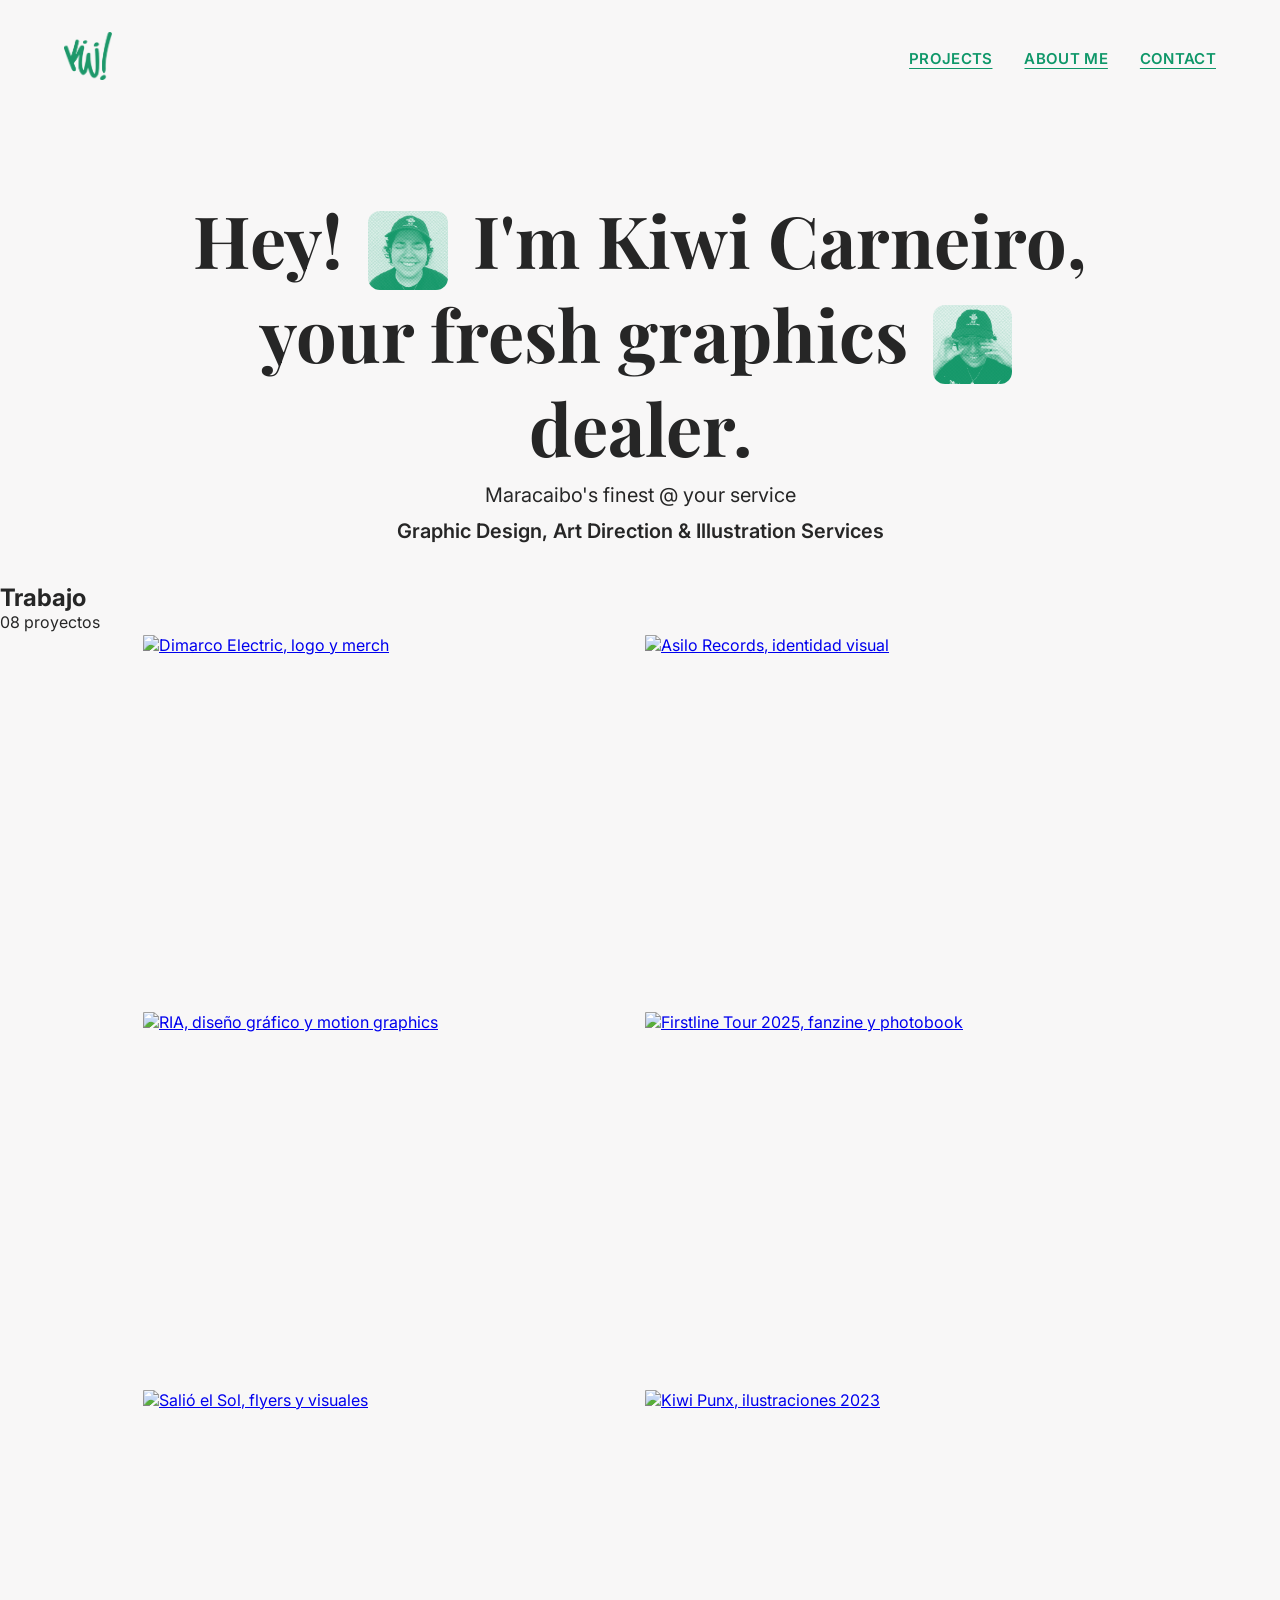
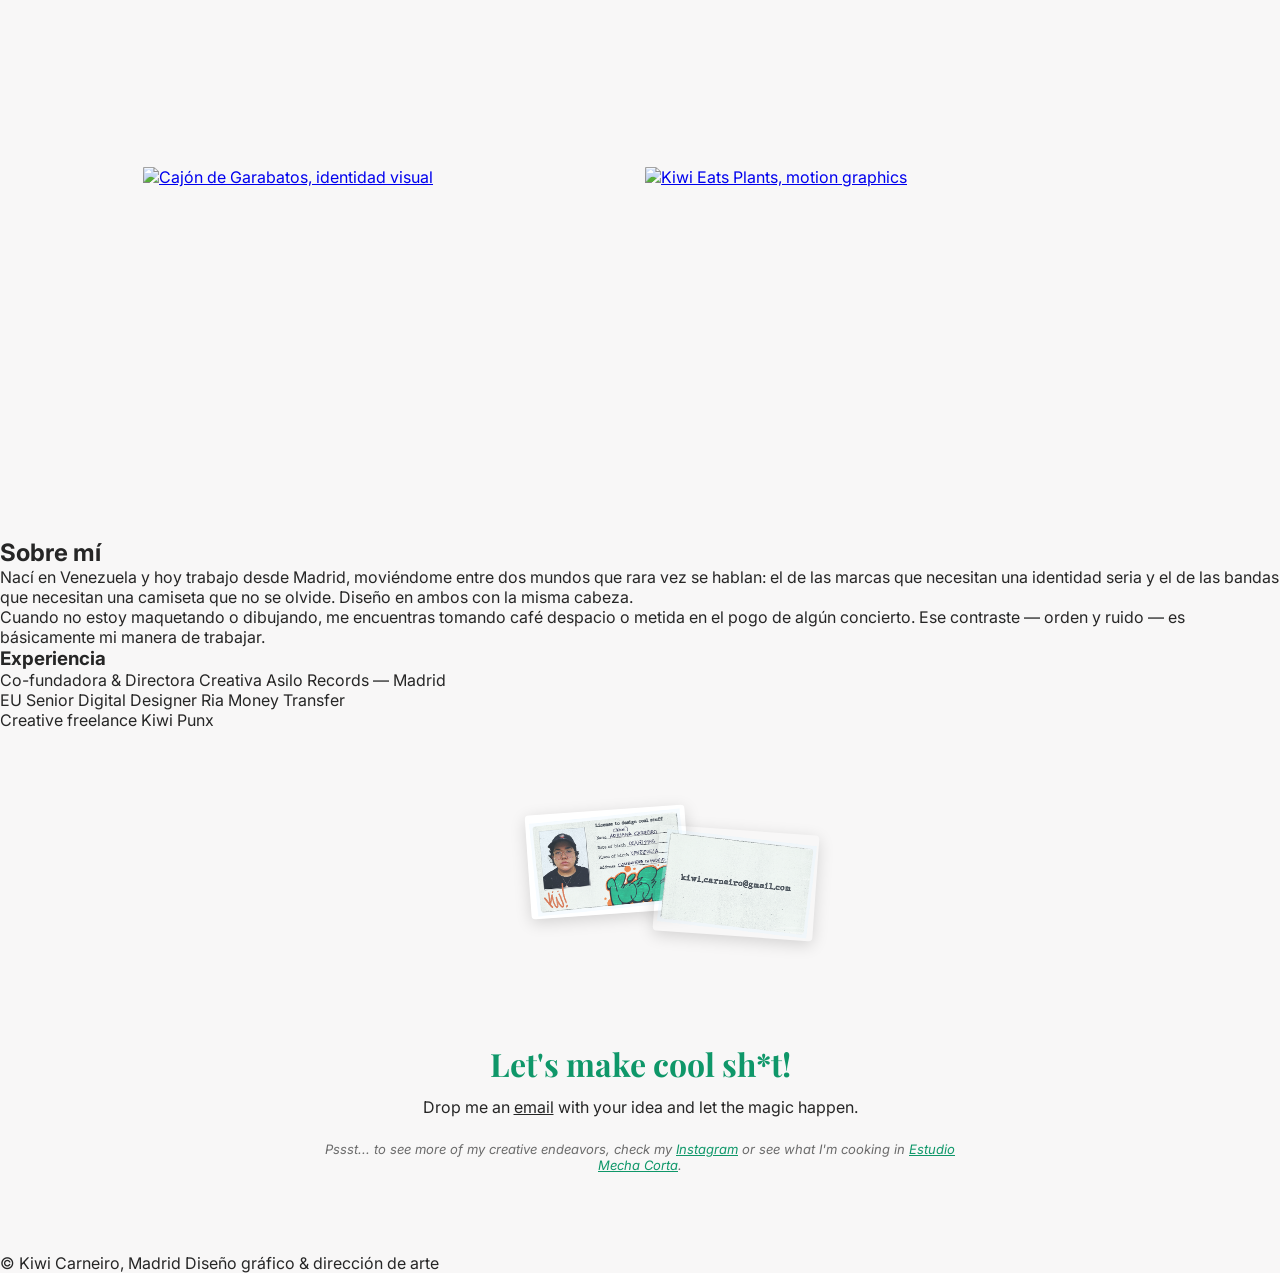
==== index.html @ 98cb256a "added google fonts" ====
<!DOCTYPE html>
<html lang="es">
<head>
<meta charset="UTF-8">
<meta name="viewport" content="width=device-width, initial-scale=1.0">
<title>Kiwi Carneiro — Diseño gráfico &amp; dirección de arte</title>
<link rel="preconnect" href="https://fonts.googleapis.com">
<link rel="preconnect" href="https://fonts.gstatic.com" crossorigin>
<link href="https://fonts.googleapis.com/css2?family=Playfair+Display:ital,wght@0,400..900;1,400..900&display=swap" rel="stylesheet">
<link rel="stylesheet" href="styles.css">
<link rel="preconnect" href="https://fonts.googleapis.com">
<link rel="preconnect" href="https://fonts.gstatic.com" crossorigin>
<link href="https://fonts.googleapis.com/css2?family=Inter:ital,opsz,wght@0,14..32,100..900;1,14..32,100..900&family=Playfair+Display:ital,wght@0,400..900;1,400..900&display=swap" rel="stylesheet">
</head>
<body>

<header class="site-header">
  <a href="#top" class="logo">
    <img src="\assets\LOGO.png" alt="">
  </a>
  <nav class="main-nav">
     <a href="#trabajo">Projects</a>
    <a href="#sobre-mi">About me</a>
    <a href="#contacto">Contact</a>
  </nav>
</header>

<main id="top">

  <section class="hero">
    <h1 class="hero-sentence">
      Hey!
      <img src="assets\kw-home-1.jpg" alt="" class="inline-img">
      I'm Kiwi Carneiro, your fresh graphics
      <img src="assets\kw-home-2.jpg" alt="Kiwi Carneiro" class="inline-img">
      dealer.
    </h1>
    <p class="hero-tagline">Maracaibo's finest @ your service</p>
    <p class="hero-subtitle">Graphic Design, Art Direction &amp; Illustration Services</p>
  </section>

  <!-- WORK -->
  <section class="work" id="trabajo">
    <div class="section-head">
      <h2>Trabajo</h2>
      <span class="section-count">08 proyectos</span>
    </div>

    <div class="work-grid">

      <a class="work-item" href="https://www.behance.net/gallery/255896917/DIMARCO-ELECTRIC-LOGO-MERCH" target="_blank" rel="noopener">
        <img src="https://mir-s3-cdn-cf.behance.net/projects/404/034b61255896917.Y3JvcCwxMTExLDg2OSw0MDQsMTA0.jpg" alt="Dimarco Electric, logo y merch">
        <h3>Dimarco Electric</h3>
        <p>Logo &amp; merch</p>
      </a>

      <a class="work-item" href="https://www.behance.net/gallery/234596203/ASILO-RECORDS-LOGO-VISUAL-IDENTITY" target="_blank" rel="noopener">
        <img src="https://mir-s3-cdn-cf.behance.net/projects/404/9409f0234596203.Y3JvcCw4ODgsNjk0LDE4MiwxMjM.jpg" alt="Asilo Records, identidad visual">
        <h3>Asilo Records</h3>
        <p>Logo &amp; identidad visual</p>
      </a>

      <a class="work-item" href="https://www.behance.net/gallery/176223347/RIA-GRAPHIC-DESIGN-MOTION-GRAPHICS" target="_blank" rel="noopener">
        <img src="https://mir-s3-cdn-cf.behance.net/projects/404/783173176223347.Y3JvcCw5NzEsNzU5LDI2LDk4.jpg" alt="RIA, diseño gráfico y motion graphics">
        <h3>RIA</h3>
        <p>Diseño gráfico &amp; motion graphics</p>
      </a>

      <a class="work-item" href="https://www.behance.net/gallery/250626167/FIRSTLINE-TOUR-2025-FANZINEPHOTOBOOK" target="_blank" rel="noopener">
        <img src="https://mir-s3-cdn-cf.behance.net/projects/404/6ae5a7250626167.Y3JvcCwyMTI3LDE2NjQsNDYzLDE2Mw.png" alt="Firstline Tour 2025, fanzine y photobook">
        <h3>Firstline Tour 2025</h3>
        <p>Fanzine / photobook</p>
      </a>

      <a class="work-item" href="https://www.behance.net/gallery/255853123/SALIO-EL-SOL-FLYERS-VISUALS" target="_blank" rel="noopener">
        <img src="https://mir-s3-cdn-cf.behance.net/projects/404/393874255853123.Y3JvcCwxMzgwLDEwODAsMjM5LDA.jpg" alt="Salió el Sol, flyers y visuales">
        <h3>Salió el Sol</h3>
        <p>Flyers &amp; visuales</p>
      </a>

      <a class="work-item" href="https://www.behance.net/gallery/176221629/KIWI-PUNX-ILLUSTRATIONS-2023" target="_blank" rel="noopener">
        <img src="https://mir-s3-cdn-cf.behance.net/projects/404/f70861176221629.Y3JvcCwyOTQ5LDIzMDcsNTI1LDQwOA.jpg" alt="Kiwi Punx, ilustraciones 2023">
        <h3>Kiwi Punx</h3>
        <p>Ilustraciones 2023</p>
      </a>

      <a class="work-item" href="https://www.behance.net/gallery/255979961/CAJON-DE-GARABATOS-LOGO-VISUAL-IDENTITY" target="_blank" rel="noopener">
        <img src="https://mir-s3-cdn-cf.behance.net/projects/404/209cb4255979961.Y3JvcCwxMjU5LDk4NCwzMzAsNDY.jpg" alt="Cajón de Garabatos, identidad visual">
        <h3>Cajón de Garabatos</h3>
        <p>Logo &amp; identidad visual</p>
      </a>

      <a class="work-item" href="https://www.behance.net/gallery/115249905/KIWI-EATS-PLANTS-MOTION-GRAPHICS" target="_blank" rel="noopener">
        <img src="https://mir-s3-cdn-cf.behance.net/projects/404/a60473115249905.Y3JvcCw3NDgsNTg1LDMxLDMx.jpg" alt="Kiwi Eats Plants, motion graphics">
        <h3>Kiwi Eats Plants</h3>
        <p>Motion graphics</p>
      </a>

    </div>
  </section>

  <!-- ABOUT -->
  <section class="about" id="sobre-mi">
    <div class="about-text">
      <h2>Sobre mí</h2>
      <p>
        Nací en Venezuela y hoy trabajo desde Madrid, moviéndome entre dos mundos
        que rara vez se hablan: el de las marcas que necesitan una identidad seria
        y el de las bandas que necesitan una camiseta que no se olvide. Diseño en
        ambos con la misma cabeza.
      </p>
      <p>
        Cuando no estoy maquetando o dibujando, me encuentras tomando café despacio
        o metida en el pogo de algún concierto. Ese contraste — orden y ruido — es
        básicamente mi manera de trabajar.
      </p>
    </div>

    <div class="about-exp">
      <h3>Experiencia</h3>
      <ul>
        <li>
          <span class="exp-role">Co-fundadora &amp; Directora Creativa</span>
          <span class="exp-place">Asilo Records — Madrid</span>
        </li>
        <li>
          <span class="exp-role">EU Senior Digital Designer</span>
          <span class="exp-place">Ria Money Transfer</span>
        </li>
        <li>
          <span class="exp-role">Creative freelance</span>
          <span class="exp-place">Kiwi Punx</span>
        </li>
      </ul>
    </div>
  </section>

  <!-- CONTACT -->
<section class="contact" id="contacto">
  <div class="contact-photos">
    <img src="\assets\KW-ID 2.jpg" alt="Kiwi Carneiro" class="contact-photo">
    <img src="\assets\KW-ID-BACK 1.png" alt="License to design cool sh*t" class="contact-note">
  </div>

  <h2 class="contact-heading">Let's make cool sh*t!</h2>
  <p class="contact-text">Drop me an <a href="mailto:kiwi.carneiro@gmail.com">email</a> with your idea and let the magic happen.</p>

  <p class="contact-footer">
    Pssst... to see more of my creative endeavors, check my
    <a href="https://www.instagram.com/kiwipunx/" target="_blank" rel="noopener">Instagram</a>
    or see what I'm cooking in
    <a href="#" target="_blank" rel="noopener">Estudio Mecha Corta</a>.
  </p>
</section>

</main>

<footer class="site-footer">
  <span>© Kiwi Carneiro, Madrid</span>
  <span>Diseño gráfico &amp; dirección de arte</span>
</footer>

</body>
</html>
---- styles.css ----
:root {
  --green: #0f9769;
  --green-dark: #074a33;
  --orange: #eb753a;
  --off-white: #f8f7f7;
  --black: #262626;
}

* { box-sizing: border-box; margin: 0; padding: 0; }

body {
  font-family: 'Inter', sans-serif;
  background: var(--off-white);
  color: var(--black);
}

/* HEADER */
.site-header {
  display: flex;
  justify-content: space-between;
  align-items: center;
  padding: 32px 64px;
}

.logo img { height: 48px; }

.main-nav {
  display: flex;
  gap: 32px;
}

.main-nav a {
  font-family: 'Inter', sans-serif;
  font-weight: 600;
  font-size: 15px;
  letter-spacing: 0.02em;
  text-transform: uppercase;
  text-decoration: underline;
  text-underline-offset: 4px;
  color: var(--green);
}

.main-nav a:hover { color: var(--green-dark); }

/* HERO */
.hero {
  max-width: 1000px;
  margin: 80px auto 40px;
  padding: 0 24px;
  text-align: center;
}

.hero-sentence {
  font-family: 'Playfair Display', serif;
  font-weight: 700;
  font-size: clamp(40px, 6vw, 72px);
  line-height: 1.2;
  color: var(--black);
}

.inline-img {
  height: 1.1em;
  width: auto;
  border-radius: 12px;
  object-fit: cover;
  vertical-align: middle;
  margin: 0 8px;
}

.hero-tagline,
.hero-subtitle {
  font-family: 'Inter', sans-serif;
  font-size: 20px;
  color: var(--black);
  margin-top: 12px;
}

.hero-subtitle { font-weight: 600; }

/* WORK GRID */
.work-grid {
  display: grid;
  grid-template-columns: 1fr 1fr;
  gap: 4px;
  max-width: 1000px;
  margin: 0 auto;
}

.work-item {
  position: relative;
  display: block;
  aspect-ratio: 4 / 3;
  overflow: hidden;
  border: 3px solid transparent;
  border-radius: 4px;
}

.work-item img {
  width: 100%;
  height: 100%;
  object-fit: cover;
  display: block;
}

.work-item:hover,
.work-item:focus-visible {
  border-color: var(--orange);
}

.work-caption {
  position: absolute;
  left: 0;
  bottom: 0;
  padding: 16px 20px;
  color: #fff;
}

.work-caption h3 {
  font-family: 'Playfair Display', serif;
  font-weight: 600;
  font-size: 22px;
}

.work-caption p {
  font-family: 'Inter', sans-serif;
  font-size: 13px;
  opacity: 0.85;
}

/* PROJECT DETAIL */
.project-detail {
  max-width: 1000px;
  margin: 64px auto;
  padding: 0 24px;
}

.project-title {
  font-family: 'Playfair Display', serif;
  font-weight: 700;
  font-size: 32px;
  color: var(--green);
  margin-bottom: 4px;
}

.project-subheader {
  font-family: 'Inter', sans-serif;
  font-weight: 600;
  font-size: 15px;
  margin-bottom: 32px;
}

.project-body {
  display: grid;
  grid-template-columns: 1fr 1fr;
  gap: 32px;
}

.project-text p {
  font-family: 'Inter', sans-serif;
  font-size: 14px;
  line-height: 1.6;
  margin-bottom: 16px;
}

.project-images {
  display: flex;
  flex-direction: column;
  gap: 16px;
}

.project-images img {
  width: 100%;
  border-radius: 4px;
  object-fit: cover;
}

/* CONTACT */
.contact {
  max-width: 700px;
  margin: 80px auto;
  padding: 0 24px;
  text-align: center;
}

.contact-photos {
  position: relative;
  height: 200px;
  margin-bottom: 32px;
}

.contact-photo {
  position: absolute;
  left: 50%;
  top: 0;
  transform: translateX(-70%) rotate(-4deg);
  width: 160px;
  border-radius: 4px;
  box-shadow: 0 4px 16px rgba(0,0,0,0.15);
}

.contact-note {
  position: absolute;
  left: 50%;
  top: 20px;
  transform: translateX(10%) rotate(4deg);
  width: 160px;
  border-radius: 4px;
  box-shadow: 0 4px 16px rgba(0,0,0,0.15);
}

.contact-heading {
  font-family: 'Playfair Display', serif;
  font-weight: 700;
  font-size: 32px;
  color: var(--green);
  margin-bottom: 12px;
}

.contact-text {
  font-family: 'Inter', sans-serif;
  font-size: 16px;
  margin-bottom: 24px;
}

.contact-text a {
  color: var(--black);
  text-decoration: underline;
}

.contact-footer {
  font-family: 'Inter', sans-serif;
  font-style: italic;
  font-size: 13px;
  color: #6b6b6b;
}

.contact-footer a {
  color: var(--green);
  text-decoration: underline;
}
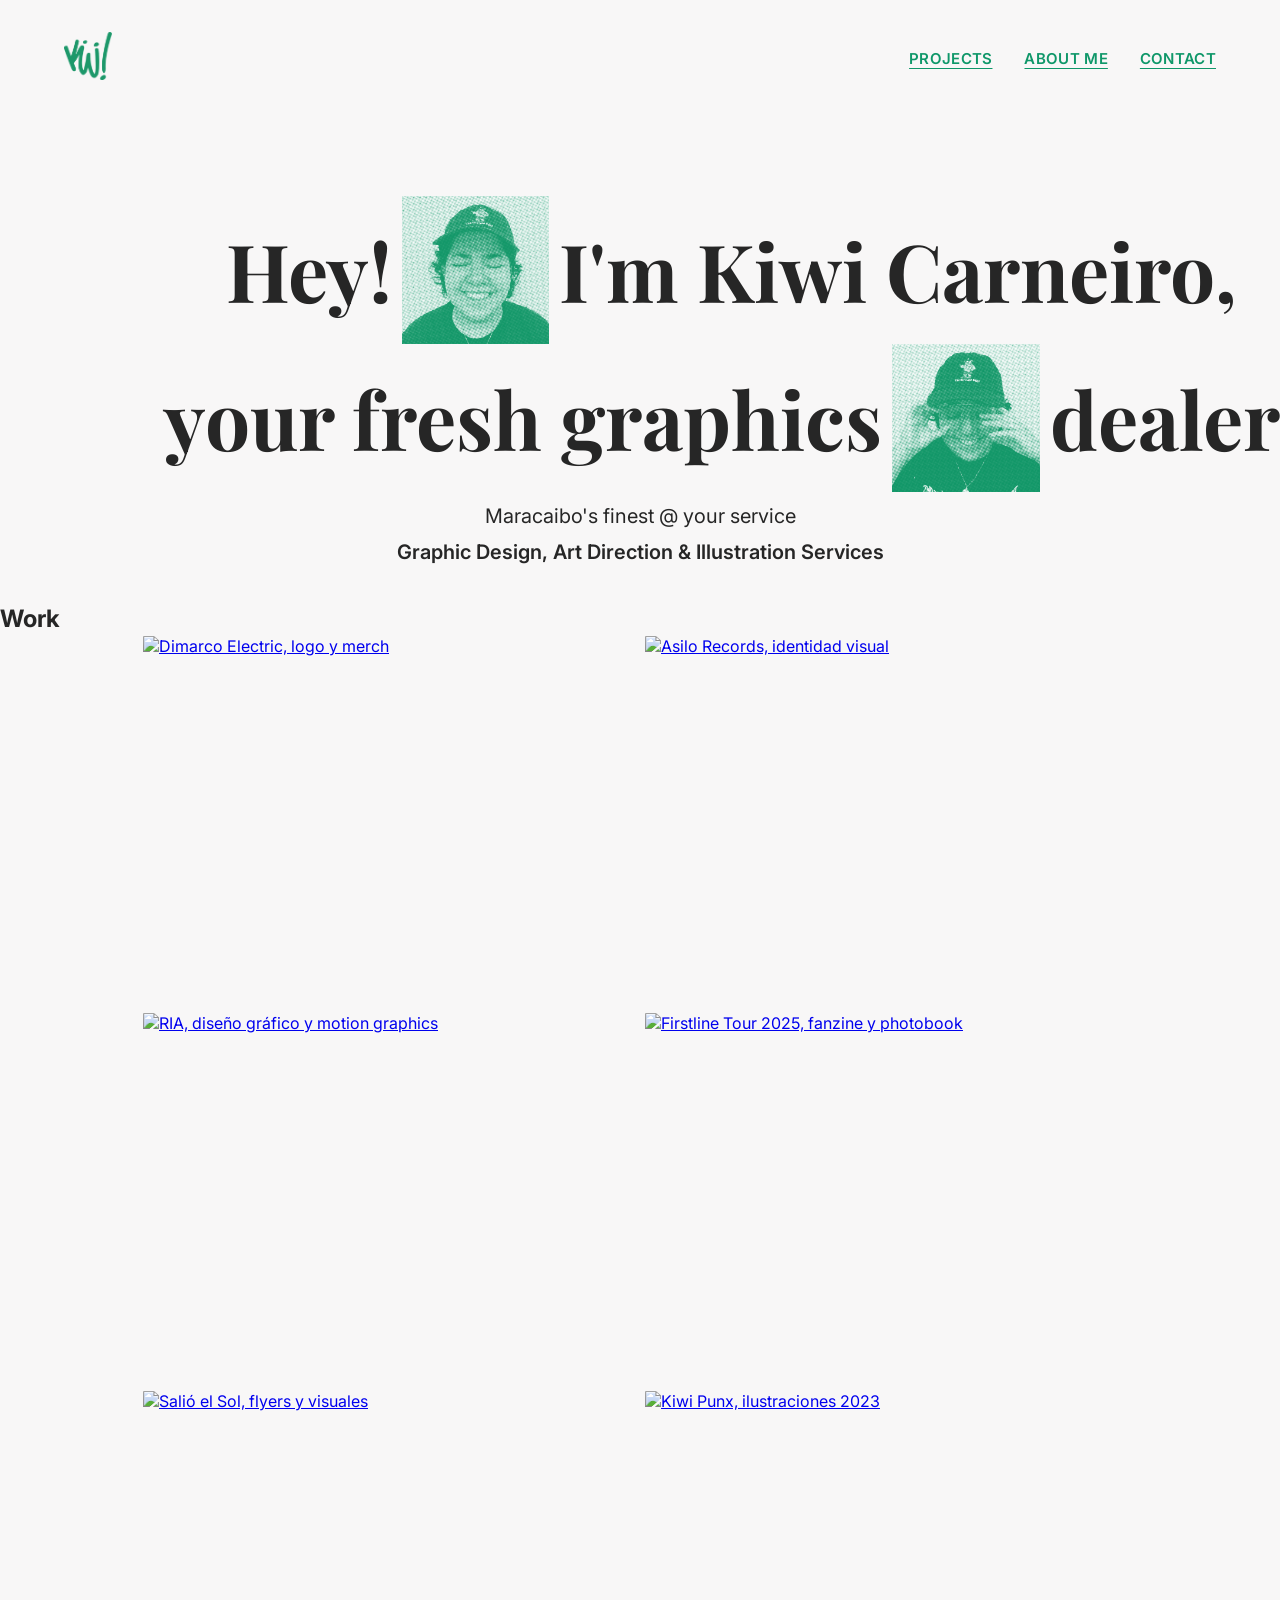
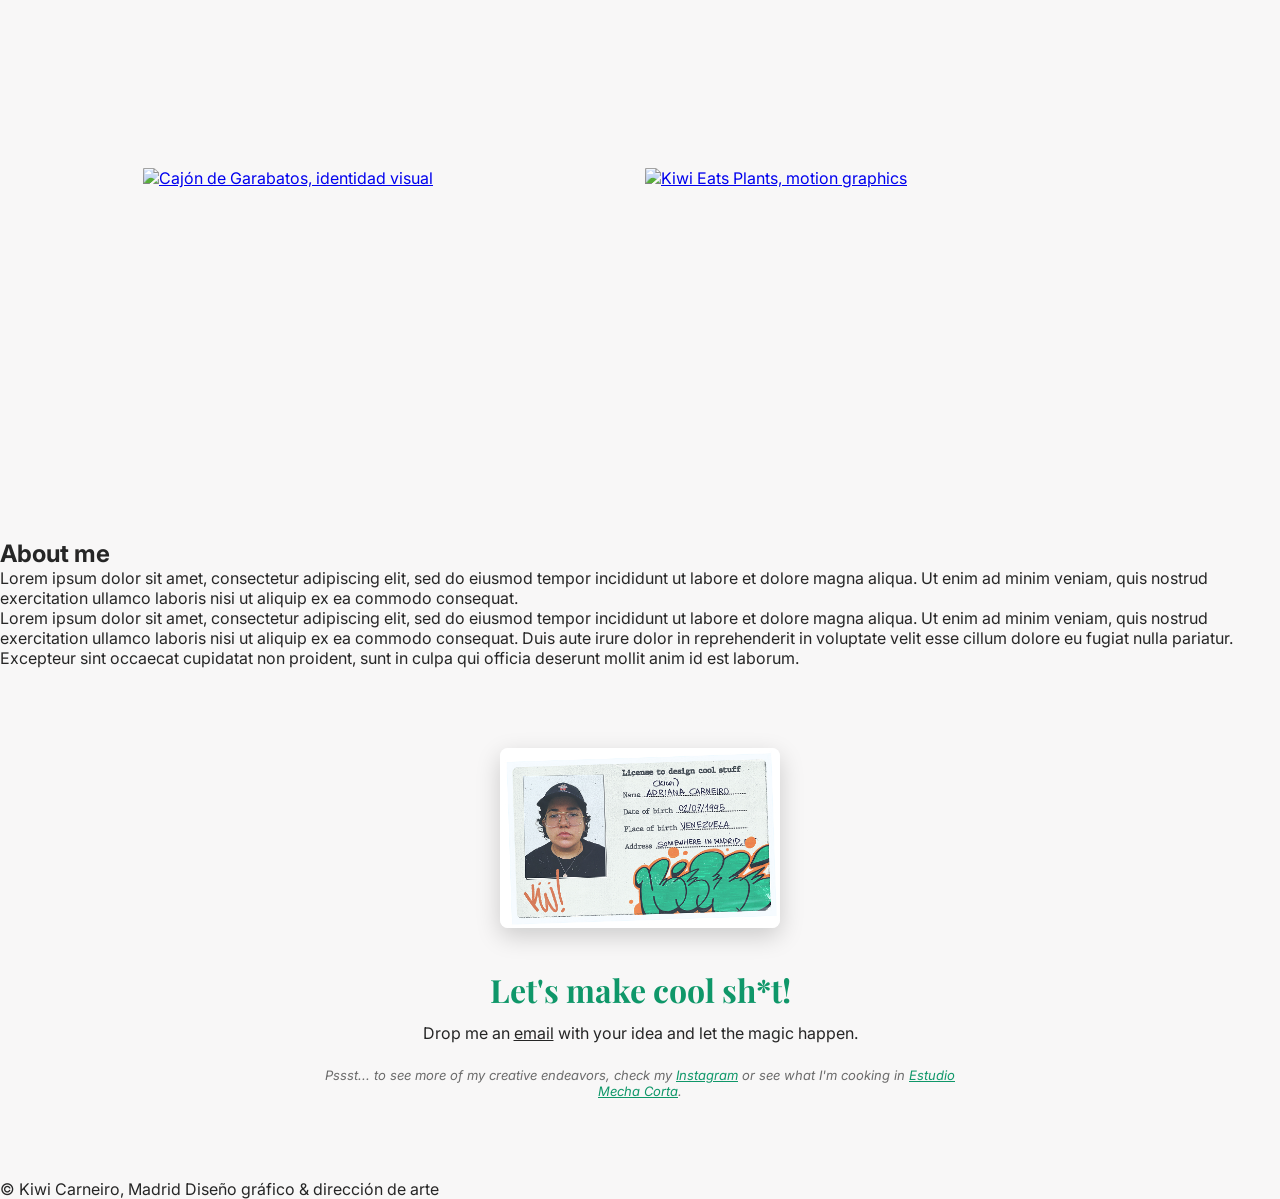
==== commit d40466c0: "added animation key frames" ====
--- a/index.html
+++ b/index.html
@@ -28,13 +28,15 @@
 <main id="top">
 
   <section class="hero">
-    <h1 class="hero-sentence">
-      Hey!
-      <img src="assets\kw-home-1.jpg" alt="" class="inline-img">
-      I'm Kiwi Carneiro, your fresh graphics
-      <img src="assets\kw-home-2.jpg" alt="Kiwi Carneiro" class="inline-img">
-      dealer.
-    </h1>
+ <h1 class="hero-sentence">
+  <span class="linea">
+    Hey! <img src="assets/kw-home-1.jpg" alt="" class="inline-img"> I'm Kiwi Carneiro,
+  </span>
+  <span class="linea">
+    your fresh graphics <img src="assets/kw-home-2.jpg" alt="Kiwi Carneiro" class="inline-img"> dealer.
+  </span>
+</h1>
+
     <p class="hero-tagline">Maracaibo's finest @ your service</p>
     <p class="hero-subtitle">Graphic Design, Art Direction &amp; Illustration Services</p>
   </section>
@@ -42,8 +44,8 @@
   <!-- WORK -->
   <section class="work" id="trabajo">
     <div class="section-head">
-      <h2>Trabajo</h2>
-      <span class="section-count">08 proyectos</span>
+      <h2>Work</h2>
+  
     </div>
 
     <div class="work-grid">
@@ -102,45 +104,24 @@
   <!-- ABOUT -->
   <section class="about" id="sobre-mi">
     <div class="about-text">
-      <h2>Sobre mí</h2>
+      <h2>About me</h2>
       <p>
-        Nací en Venezuela y hoy trabajo desde Madrid, moviéndome entre dos mundos
-        que rara vez se hablan: el de las marcas que necesitan una identidad seria
-        y el de las bandas que necesitan una camiseta que no se olvide. Diseño en
-        ambos con la misma cabeza.
+ Lorem ipsum dolor sit amet, consectetur adipiscing elit, sed do eiusmod tempor incididunt ut labore et dolore magna aliqua. Ut enim ad minim veniam, quis nostrud exercitation ullamco laboris nisi ut aliquip ex ea commodo consequat. 
       </p>
       <p>
-        Cuando no estoy maquetando o dibujando, me encuentras tomando café despacio
-        o metida en el pogo de algún concierto. Ese contraste — orden y ruido — es
-        básicamente mi manera de trabajar.
+     Lorem ipsum dolor sit amet, consectetur adipiscing elit, sed do eiusmod tempor incididunt ut labore et dolore magna aliqua. Ut enim ad minim veniam, quis nostrud exercitation ullamco laboris nisi ut aliquip ex ea commodo consequat. Duis aute irure dolor in reprehenderit in voluptate velit esse cillum dolore eu fugiat nulla pariatur. Excepteur sint occaecat cupidatat non proident, sunt in culpa qui officia deserunt mollit anim id est laborum.
       </p>
-    </div>
-
-    <div class="about-exp">
-      <h3>Experiencia</h3>
-      <ul>
-        <li>
-          <span class="exp-role">Co-fundadora &amp; Directora Creativa</span>
-          <span class="exp-place">Asilo Records — Madrid</span>
-        </li>
-        <li>
-          <span class="exp-role">EU Senior Digital Designer</span>
-          <span class="exp-place">Ria Money Transfer</span>
-        </li>
-        <li>
-          <span class="exp-role">Creative freelance</span>
-          <span class="exp-place">Kiwi Punx</span>
-        </li>
-      </ul>
     </div>
   </section>
 
   <!-- CONTACT -->
 <section class="contact" id="contacto">
-  <div class="contact-photos">
-    <img src="\assets\KW-ID 2.jpg" alt="Kiwi Carneiro" class="contact-photo">
-    <img src="\assets\KW-ID-BACK 1.png" alt="License to design cool sh*t" class="contact-note">
+<div class="contact-photos">
+  <div class="id-card">
+    <img src="assets/KW-ID 2.jpg" alt="Kiwi Carneiro" class="contact-photo">
+    <img src="assets/KW-ID-BACK 1.png" alt="License to design cool sh*t" class="contact-note">
   </div>
+</div>
 
   <h2 class="contact-heading">Let's make cool sh*t!</h2>
   <p class="contact-text">Drop me an <a href="mailto:kiwi.carneiro@gmail.com">email</a> with your idea and let the magic happen.</p>
--- a/styles.css
+++ b/styles.css
@@ -51,20 +51,28 @@
 }
 
 .hero-sentence {
-  font-family: 'Playfair Display', serif;
-  font-weight: 700;
-  font-size: clamp(40px, 6vw, 72px);
-  line-height: 1.2;
-  color: var(--black);
+  font-family: "Playfair Display", serif;
+  font-size: 80px;
+  line-height: 93.9px;
+  display: flex;
+  flex-direction: column;
+  align-items: center;
+  width: max-content;
+  margin: 0 auto;
 }
 
 .inline-img {
-  height: 1.1em;
-  width: auto;
-  border-radius: 12px;
+  height: 147.95px;
+  width: 147.95px;
   object-fit: cover;
   vertical-align: middle;
-  margin: 0 8px;
+}
+
+.linea {
+  display: inline-flex;
+  align-items: center; /* Alinea verticalmente el texto con las imágenes */
+  gap: 10px;           /* Controla el espacio entre el texto y las imágenes */
+  white-space: nowrap; /* Evita que las líneas se vuelvan a romper en pantallas pequeñas */
 }
 
 .hero-tagline,
@@ -76,6 +84,61 @@
 }
 
 .hero-subtitle { font-weight: 600; }
+
+/* ENTRADA — keyframes */
+@keyframes fadeSlideUp {
+  from { opacity: 0; transform: translateY(24px); }
+  to   { opacity: 1; transform: translateY(0); }
+}
+
+@keyframes popIn {
+  0%   { opacity: 0; transform: scale(0.6) rotate(-8deg); }
+  60%  { opacity: 1; transform: scale(1.05) rotate(2deg); }
+  100% { opacity: 1; transform: scale(1) rotate(0deg); }
+}
+
+@keyframes gentleFloat {
+  0%, 100% { transform: translateY(0) rotate(0deg); }
+  50%      { transform: translateY(-6px) rotate(1.5deg); }
+}
+
+/* Texto del hero: cada línea entra por separado */
+.linea {
+  opacity: 0;
+  animation: fadeSlideUp 0.7s cubic-bezier(0.16, 1, 0.3, 1) forwards;
+}
+
+.linea:nth-child(1) { animation-delay: 0.1s; }
+.linea:nth-child(2) { animation-delay: 0.3s; }
+
+/* Fotos incrustadas: "pop" de entrada + flotar continuo después */
+.inline-img {
+  opacity: 0;
+  animation:
+    popIn 0.6s cubic-bezier(0.34, 1.56, 0.64, 1) forwards,
+    gentleFloat 4s ease-in-out infinite;
+}
+
+.linea:nth-child(1) .inline-img {
+  animation-delay: 0.45s, 1.05s; /* popIn empieza en 0.45s; gentleFloat arranca al terminar popIn (0.45+0.6) */
+}
+
+.linea:nth-child(2) .inline-img {
+  animation-delay: 0.65s, 1.25s; /* mismo criterio: 0.65+0.6 */
+}
+
+/* Tagline y subtítulo, después del título */
+.hero-tagline {
+  opacity: 0;
+  animation: fadeSlideUp 0.6s cubic-bezier(0.16, 1, 0.3, 1) forwards;
+  animation-delay: 0.85s;
+}
+
+.hero-subtitle {
+  opacity: 0;
+  animation: fadeSlideUp 0.6s cubic-bezier(0.16, 1, 0.3, 1) forwards;
+  animation-delay: 1s;
+}
 
 /* WORK GRID */
 .work-grid {
@@ -182,30 +245,47 @@
   text-align: center;
 }
 
+/* Contenedor centrado igual que el hero */
 .contact-photos {
+  display: flex;
+  justify-content: center;
+  align-items: center;
+  width: 100%;
+  margin: 0 auto 40px;
+  perspective: 1200px;
+}
+
+/* La tarjeta ID: tamaño fijo, gira sobre su propio eje */
+.id-card {
   position: relative;
-  height: 200px;
-  margin-bottom: 32px;
-}
-
-.contact-photo {
-  position: absolute;
-  left: 50%;
-  top: 0;
-  transform: translateX(-70%) rotate(-4deg);
-  width: 160px;
-  border-radius: 4px;
-  box-shadow: 0 4px 16px rgba(0,0,0,0.15);
-}
-
+  width: 280px;
+  height: 180px;
+  margin: 0 auto;
+  transform-style: preserve-3d;
+  transform-origin: center center;
+  transition: transform 0.6s cubic-bezier(0.4, 0.2, 0.2, 1);
+  cursor: pointer;
+}
+
+.contact-photos:hover .id-card {
+  transform: rotateY(180deg);
+}
+
+/* Ambas caras exactamente en el mismo lugar */
+.contact-photo,
 .contact-note {
   position: absolute;
-  left: 50%;
-  top: 20px;
-  transform: translateX(10%) rotate(4deg);
-  width: 160px;
-  border-radius: 4px;
-  box-shadow: 0 4px 16px rgba(0,0,0,0.15);
+  inset: 0;
+  width: 100%;
+  height: 100%;
+  object-fit: cover;
+  border-radius: 8px;
+  box-shadow: 0 8px 24px rgba(0,0,0,0.18);
+  backface-visibility: hidden;
+}
+
+.contact-note {
+  transform: rotateY(180deg);
 }
 
 .contact-heading {
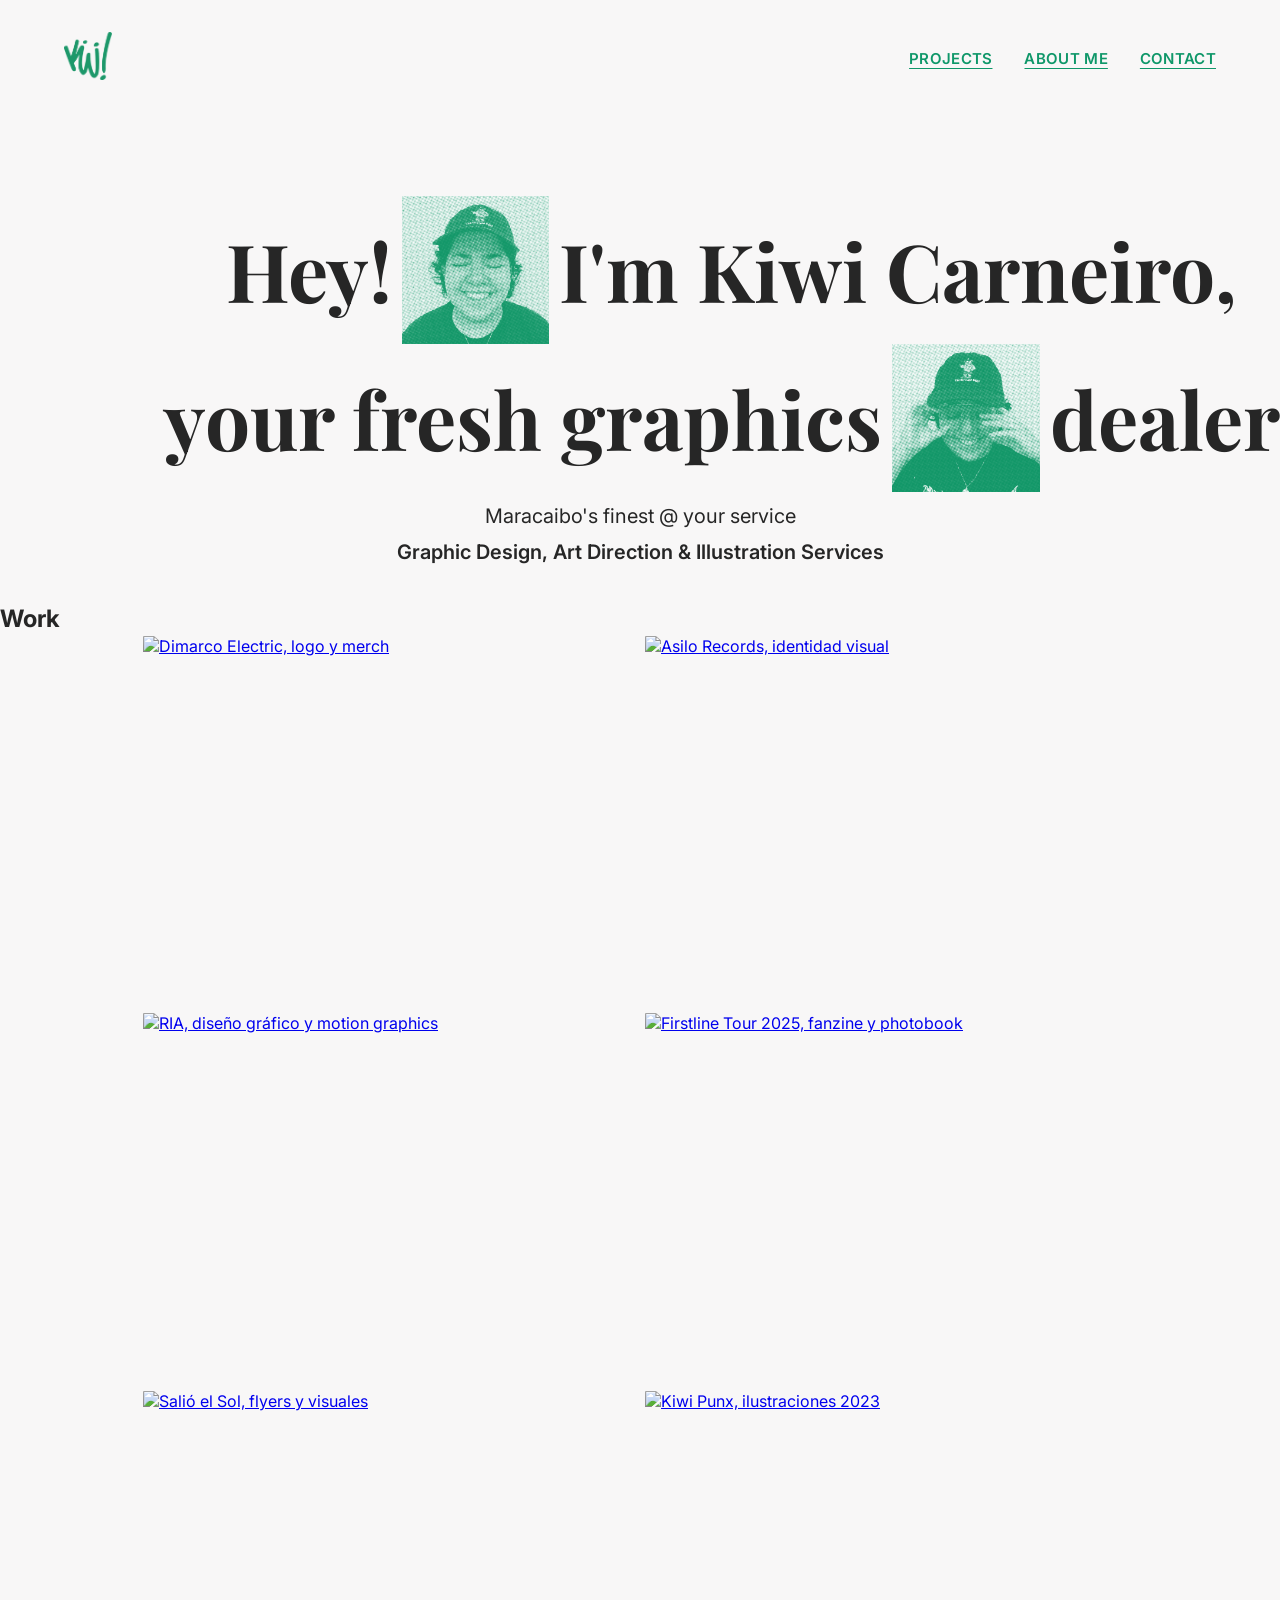
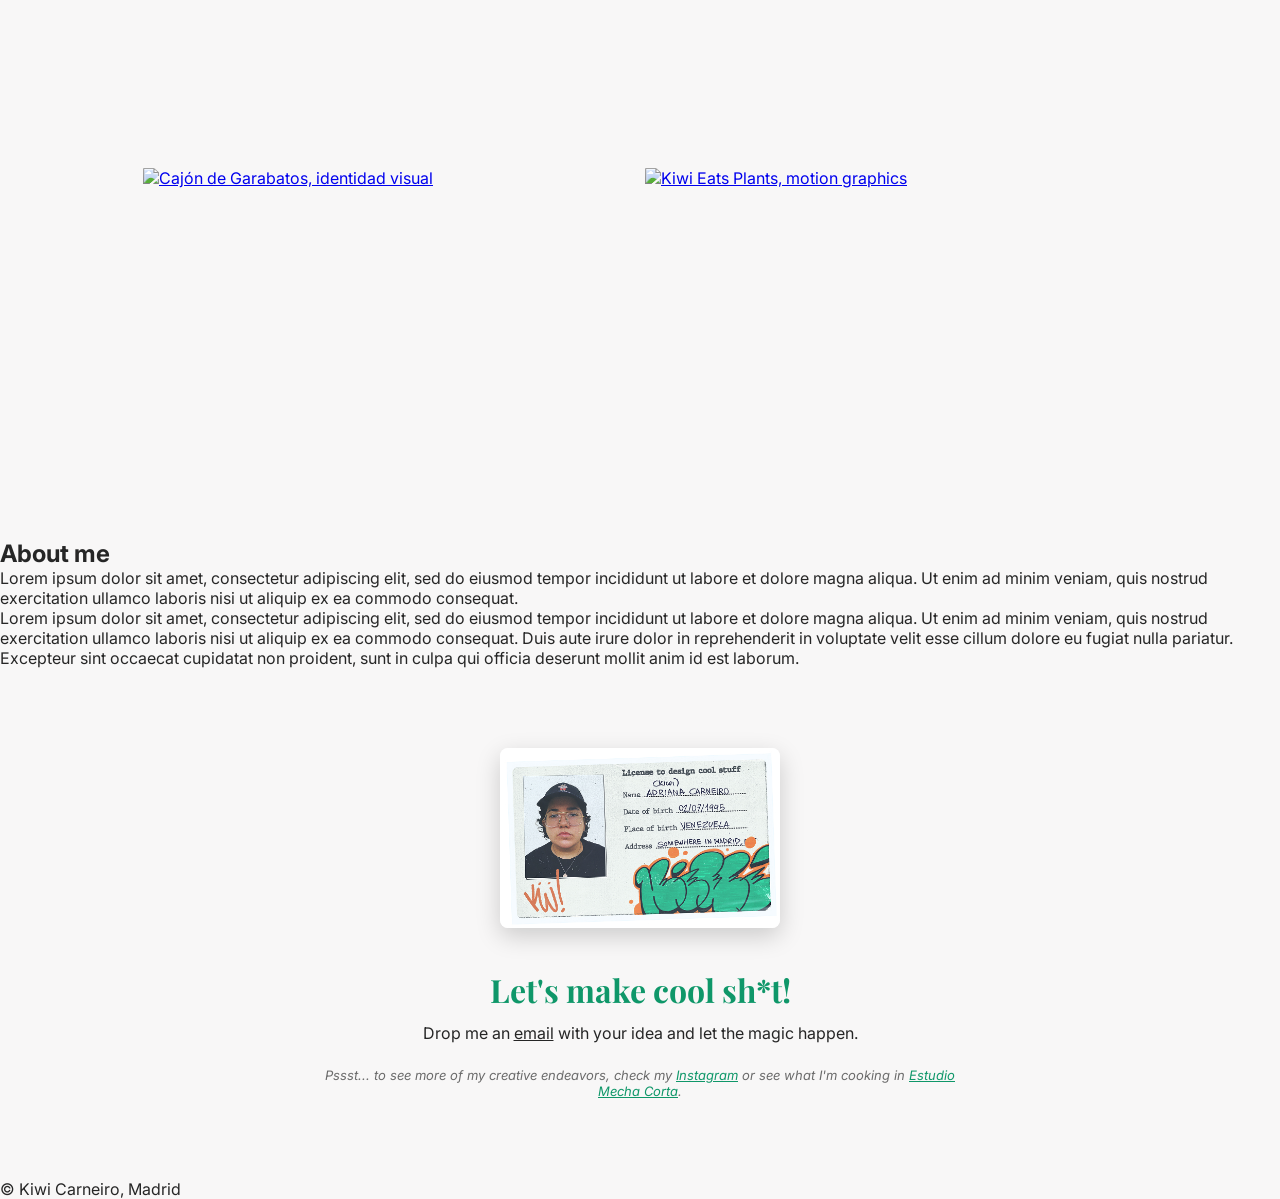
==== commit 608f9e6a: "added new footer" ====
--- a/index.html
+++ b/index.html
@@ -138,7 +138,6 @@
 
 <footer class="site-footer">
   <span>© Kiwi Carneiro, Madrid</span>
-  <span>Diseño gráfico &amp; dirección de arte</span>
 </footer>
 
 </body>
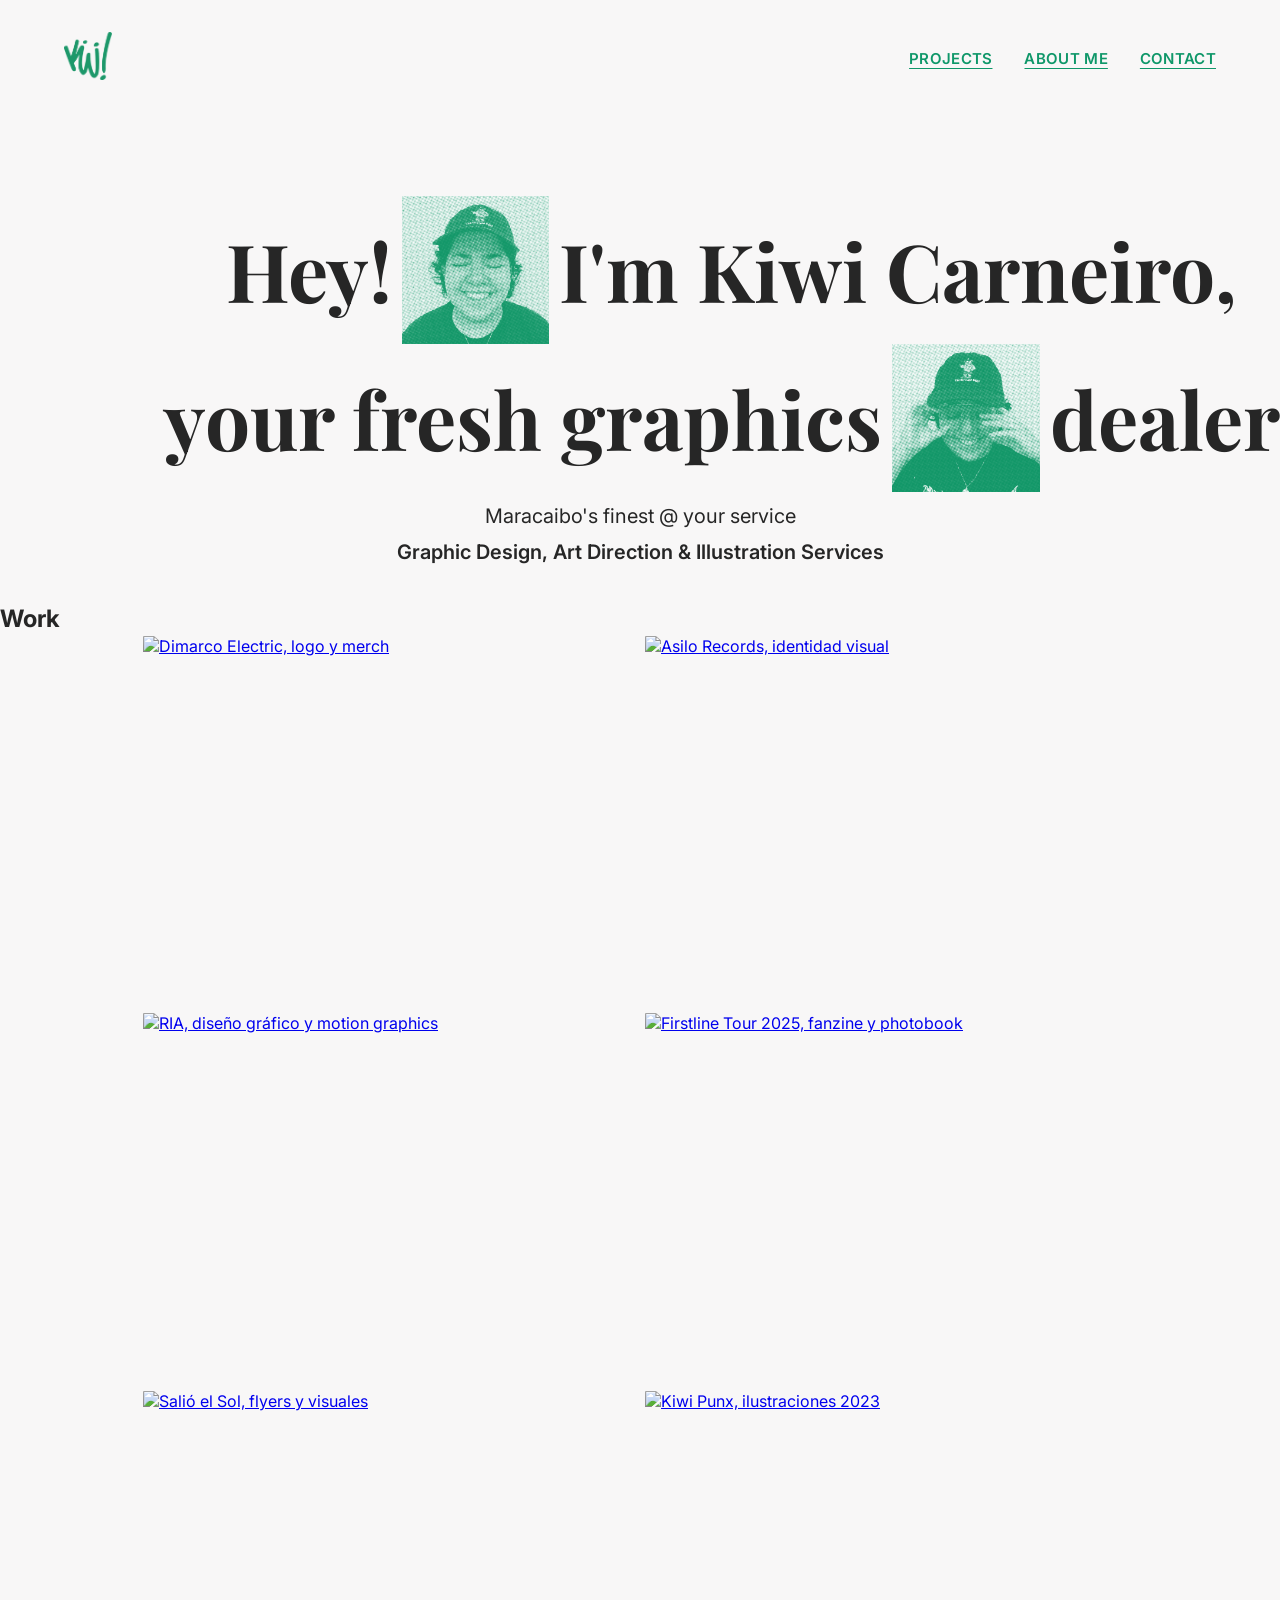
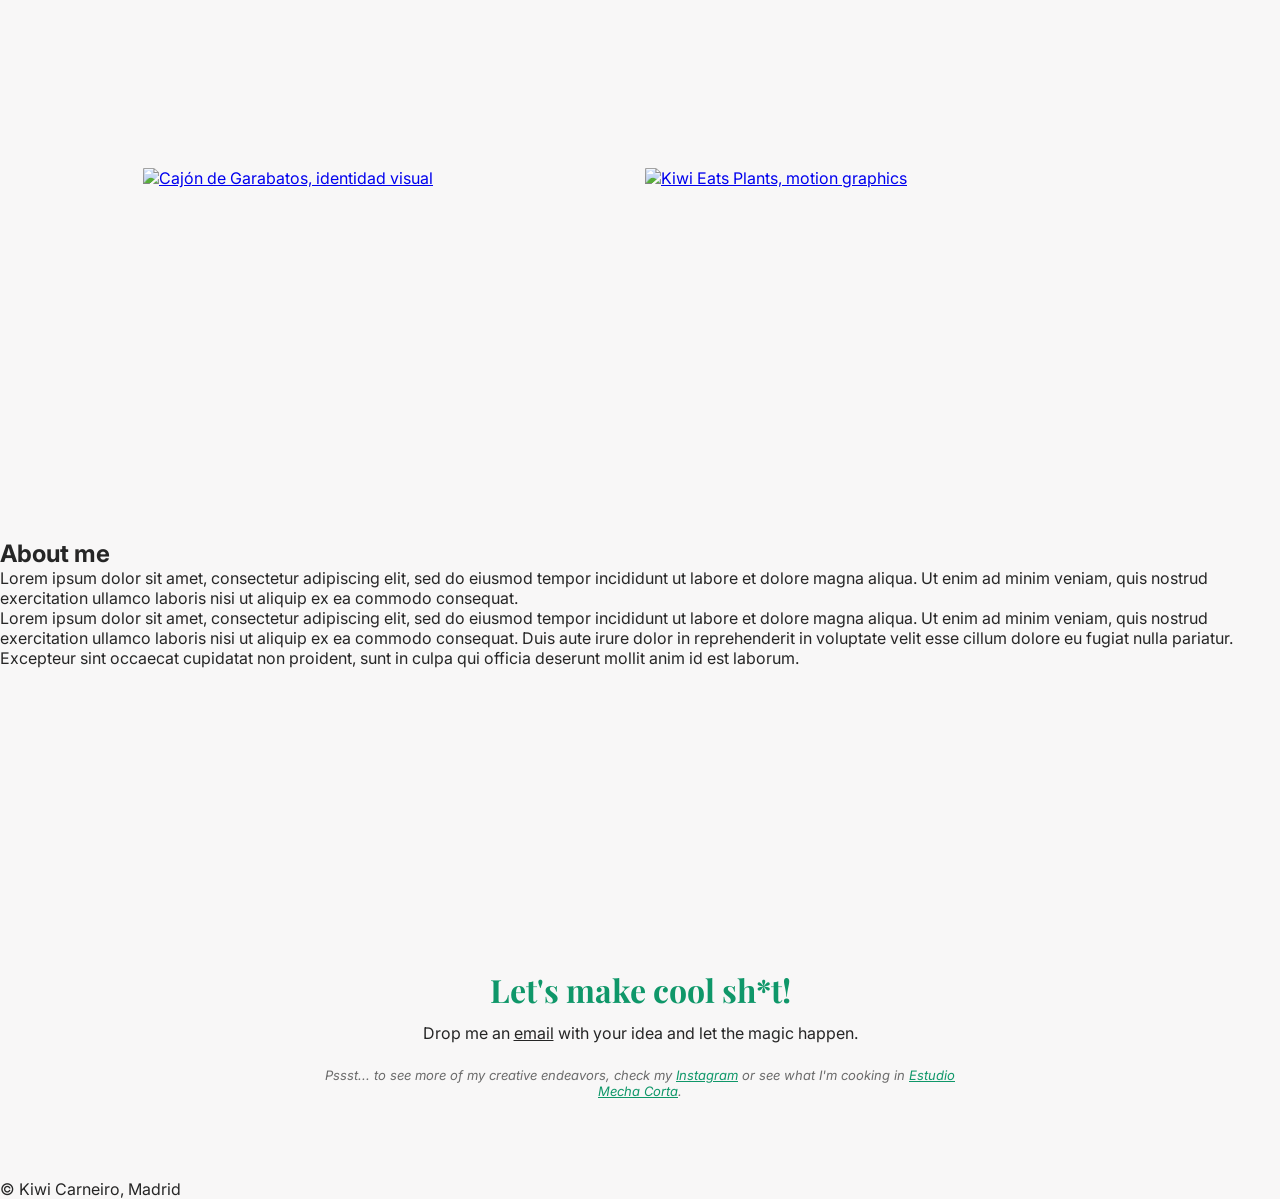
==== commit 827143b1: "typo logo src" ====
--- a/index.html
+++ b/index.html
@@ -16,7 +16,7 @@
 
 <header class="site-header">
   <a href="#top" class="logo">
-    <img src="\assets\LOGO.png" alt="">
+    <img src="assets\LOGO.png" alt="">
   </a>
   <nav class="main-nav">
      <a href="#trabajo">Projects</a>
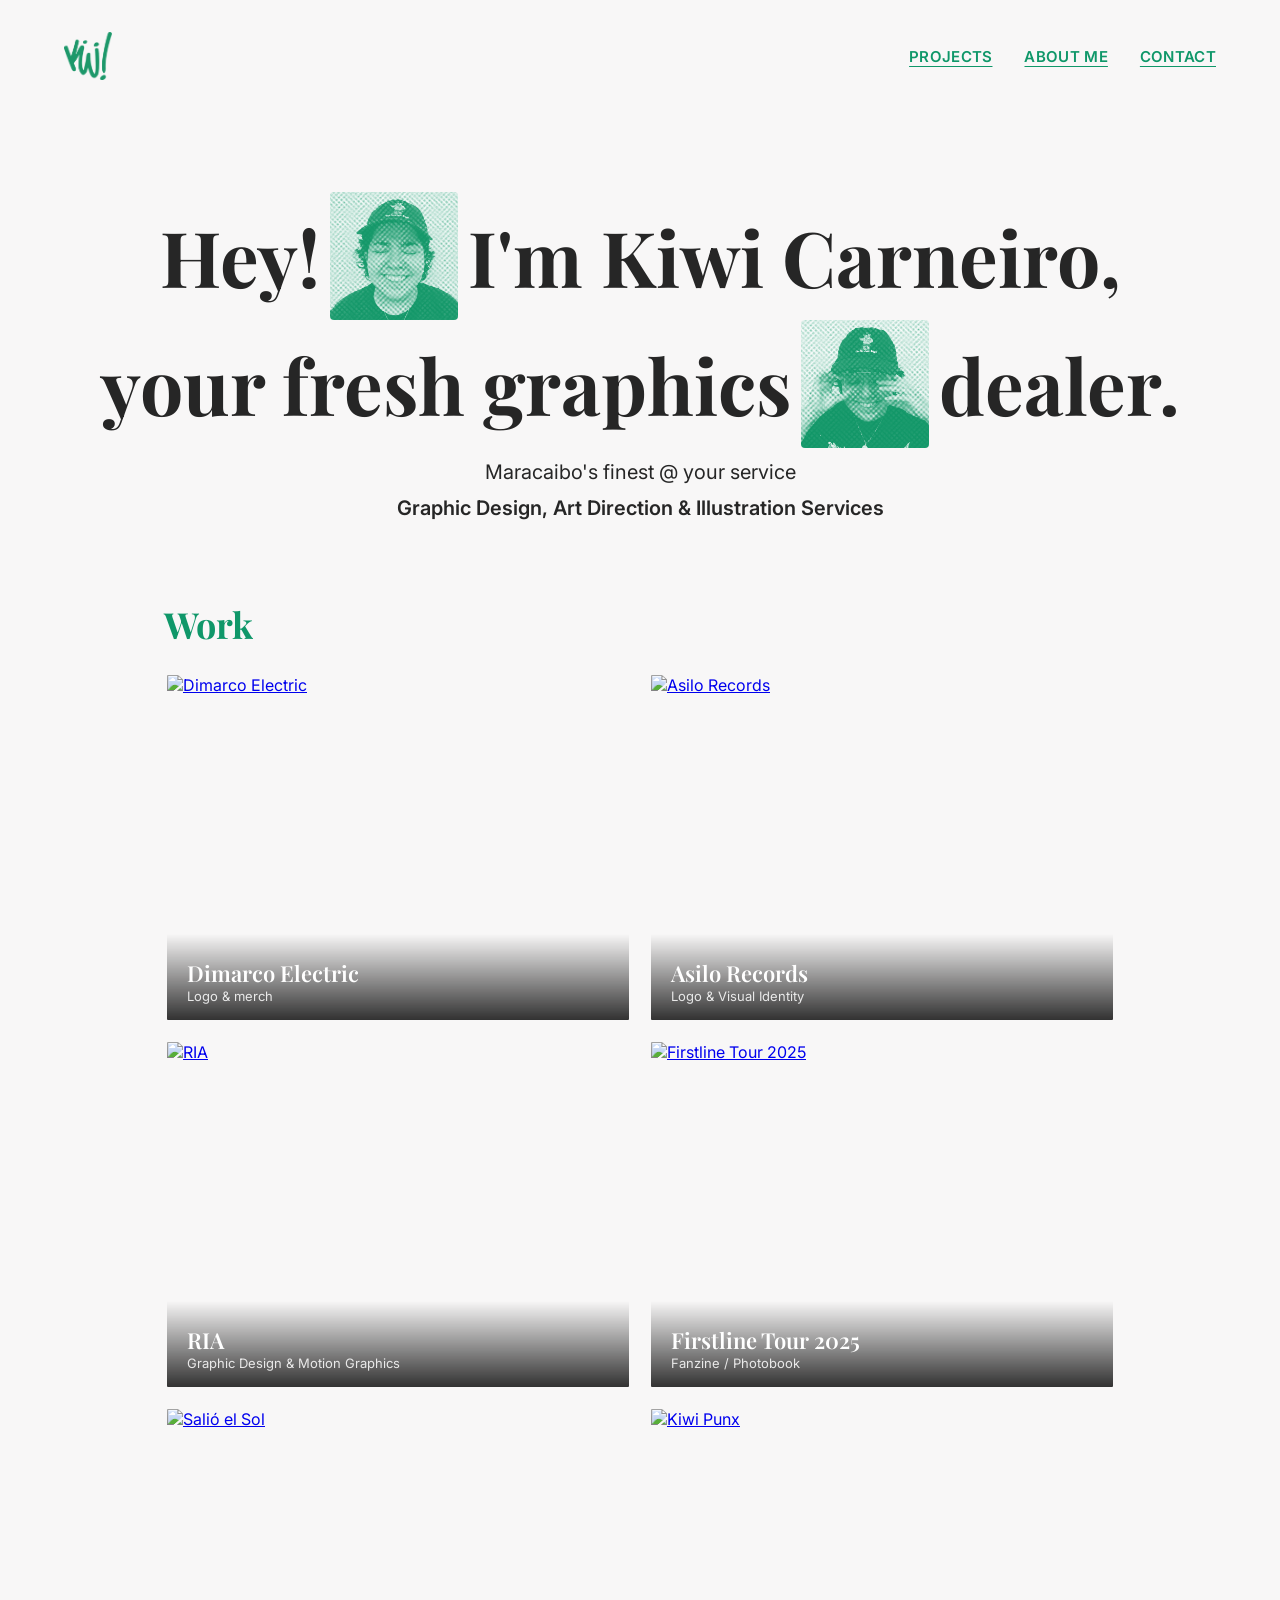
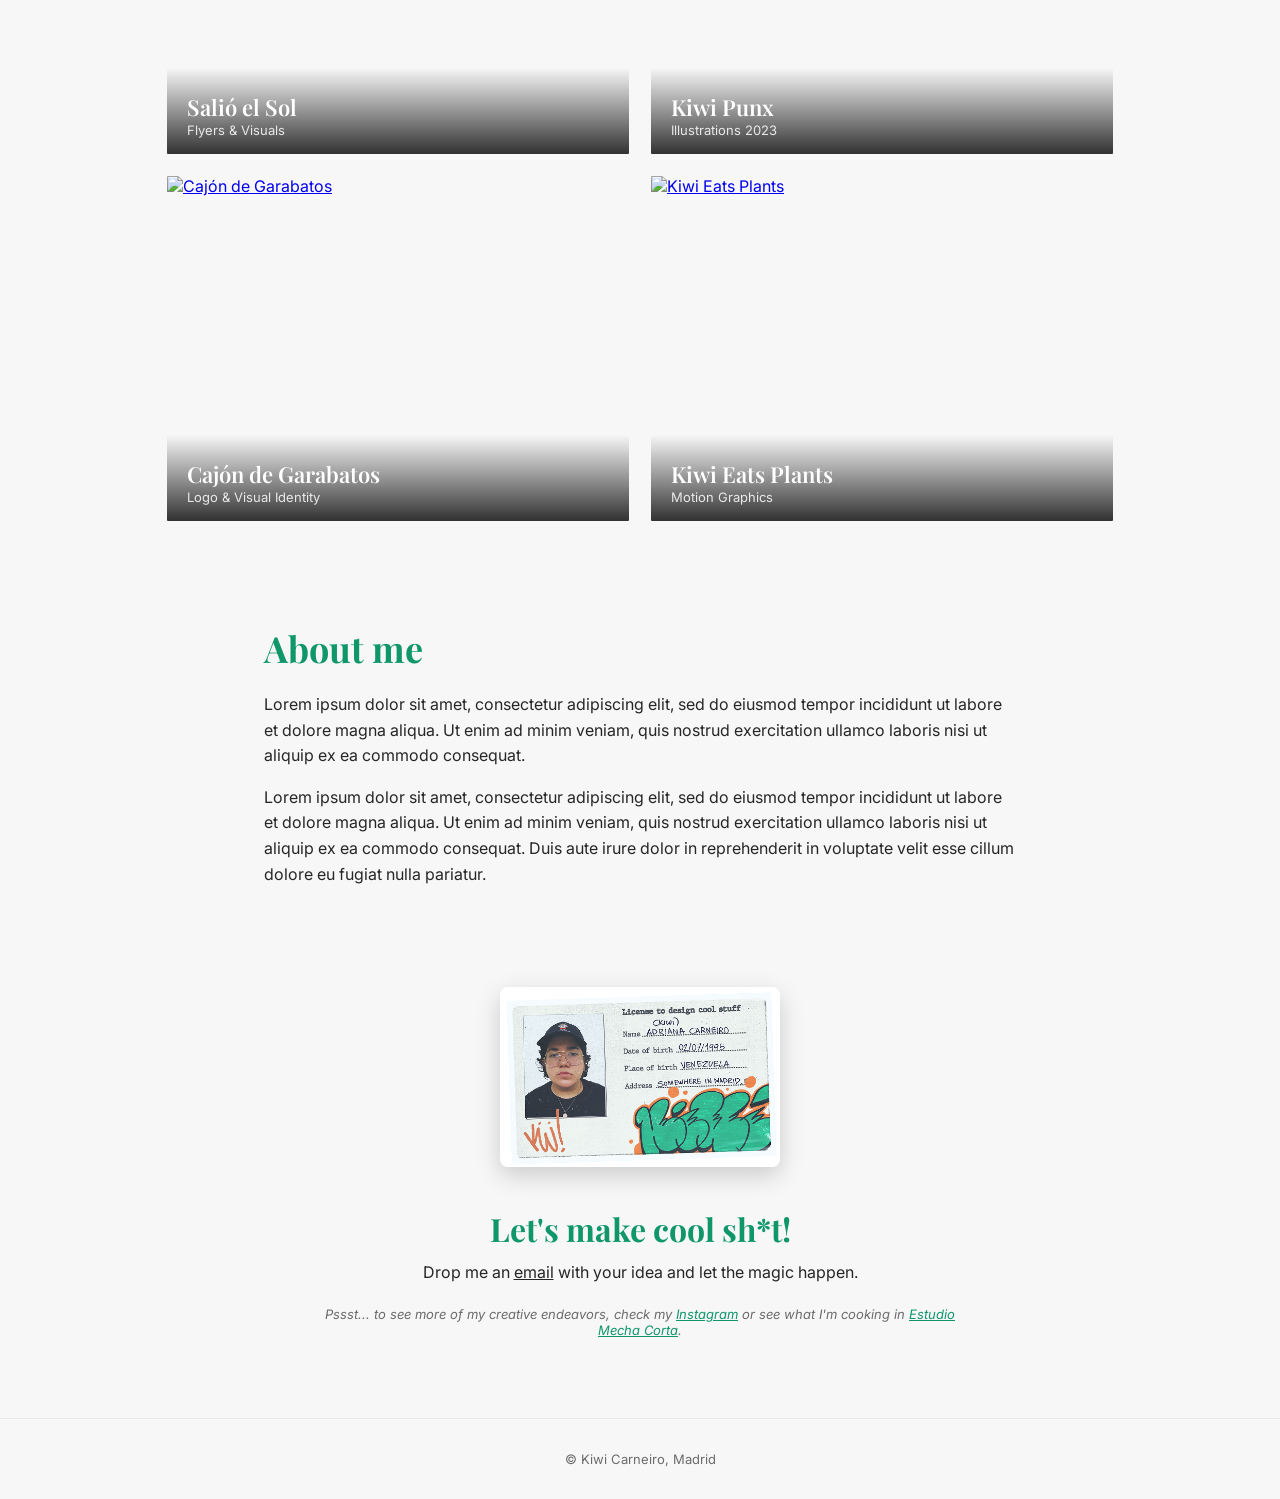
==== commit 7ebe12cc: "aligned content" ====
--- a/index.html
+++ b/index.html
@@ -1,25 +1,25 @@
 <!DOCTYPE html>
-<html lang="es">
+<html lang="en">
 <head>
-<meta charset="UTF-8">
-<meta name="viewport" content="width=device-width, initial-scale=1.0">
-<title>Kiwi Carneiro — Diseño gráfico &amp; dirección de arte</title>
-<link rel="preconnect" href="https://fonts.googleapis.com">
-<link rel="preconnect" href="https://fonts.gstatic.com" crossorigin>
-<link href="https://fonts.googleapis.com/css2?family=Playfair+Display:ital,wght@0,400..900;1,400..900&display=swap" rel="stylesheet">
-<link rel="stylesheet" href="styles.css">
-<link rel="preconnect" href="https://fonts.googleapis.com">
-<link rel="preconnect" href="https://fonts.gstatic.com" crossorigin>
-<link href="https://fonts.googleapis.com/css2?family=Inter:ital,opsz,wght@0,14..32,100..900;1,14..32,100..900&family=Playfair+Display:ital,wght@0,400..900;1,400..900&display=swap" rel="stylesheet">
+  <meta charset="UTF-8">
+  <meta name="viewport" content="width=device-width, initial-scale=1.0">
+  <title>Kiwi Carneiro — Graphic Design &amp; Art Direction</title>
+  
+  <!-- Fonts -->
+  <link rel="preconnect" href="https://fonts.googleapis.com">
+  <link rel="preconnect" href="https://fonts.gstatic.com" crossorigin>
+  <link href="https://fonts.googleapis.com/css2?family=Inter:ital,wght@0,100..900;1,100..900&family=Playfair+Display:ital,wght@0,400..900;1,400..900&display=swap" rel="stylesheet">
+  
+  <link rel="stylesheet" href="styles.css">
 </head>
 <body>
 
 <header class="site-header">
   <a href="#top" class="logo">
-    <img src="assets\LOGO.png" alt="">
+    <img src="assets/LOGO.png" alt="Kiwi Carneiro Logo">
   </a>
   <nav class="main-nav">
-     <a href="#trabajo">Projects</a>
+    <a href="#trabajo">Projects</a>
     <a href="#sobre-mi">About me</a>
     <a href="#contacto">Contact</a>
   </nav>
@@ -28,14 +28,14 @@
 <main id="top">
 
   <section class="hero">
- <h1 class="hero-sentence">
-  <span class="linea">
-    Hey! <img src="assets/kw-home-1.jpg" alt="" class="inline-img"> I'm Kiwi Carneiro,
-  </span>
-  <span class="linea">
-    your fresh graphics <img src="assets/kw-home-2.jpg" alt="Kiwi Carneiro" class="inline-img"> dealer.
-  </span>
-</h1>
+    <h1 class="hero-sentence">
+      <span class="linea">
+        Hey! <img src="assets/kw-home-1.jpg" alt="" class="inline-img"> I'm Kiwi Carneiro,
+      </span>
+      <span class="linea">
+        your fresh graphics <img src="assets/kw-home-2.jpg" alt="Kiwi Carneiro" class="inline-img"> dealer.
+      </span>
+    </h1>
 
     <p class="hero-tagline">Maracaibo's finest @ your service</p>
     <p class="hero-subtitle">Graphic Design, Art Direction &amp; Illustration Services</p>
@@ -45,57 +45,72 @@
   <section class="work" id="trabajo">
     <div class="section-head">
       <h2>Work</h2>
-  
     </div>
 
     <div class="work-grid">
 
       <a class="work-item" href="https://www.behance.net/gallery/255896917/DIMARCO-ELECTRIC-LOGO-MERCH" target="_blank" rel="noopener">
-        <img src="https://mir-s3-cdn-cf.behance.net/projects/404/034b61255896917.Y3JvcCwxMTExLDg2OSw0MDQsMTA0.jpg" alt="Dimarco Electric, logo y merch">
-        <h3>Dimarco Electric</h3>
-        <p>Logo &amp; merch</p>
+        <img src="https://mir-s3-cdn-cf.behance.net/projects/404/034b61255896917.Y3JvcCwxMTExLDg2OSw0MDQsMTA0.jpg" alt="Dimarco Electric">
+        <div class="work-caption">
+          <h3>Dimarco Electric</h3>
+          <p>Logo &amp; merch</p>
+        </div>
       </a>
 
       <a class="work-item" href="https://www.behance.net/gallery/234596203/ASILO-RECORDS-LOGO-VISUAL-IDENTITY" target="_blank" rel="noopener">
-        <img src="https://mir-s3-cdn-cf.behance.net/projects/404/9409f0234596203.Y3JvcCw4ODgsNjk0LDE4MiwxMjM.jpg" alt="Asilo Records, identidad visual">
-        <h3>Asilo Records</h3>
-        <p>Logo &amp; identidad visual</p>
+        <img src="https://mir-s3-cdn-cf.behance.net/projects/404/9409f0234596203.Y3JvcCw8ODgsNjk0LDE4MiwxMjM.jpg" alt="Asilo Records">
+        <div class="work-caption">
+          <h3>Asilo Records</h3>
+          <p>Logo &amp; Visual Identity</p>
+        </div>
       </a>
 
       <a class="work-item" href="https://www.behance.net/gallery/176223347/RIA-GRAPHIC-DESIGN-MOTION-GRAPHICS" target="_blank" rel="noopener">
-        <img src="https://mir-s3-cdn-cf.behance.net/projects/404/783173176223347.Y3JvcCw5NzEsNzU5LDI2LDk4.jpg" alt="RIA, diseño gráfico y motion graphics">
-        <h3>RIA</h3>
-        <p>Diseño gráfico &amp; motion graphics</p>
+        <img src="https://mir-s3-cdn-cf.behance.net/projects/404/783173176223347.Y3JvcCw5NzEsNzU5LDI2LDk4.jpg" alt="RIA">
+        <div class="work-caption">
+          <h3>RIA</h3>
+          <p>Graphic Design &amp; Motion Graphics</p>
+        </div>
       </a>
 
       <a class="work-item" href="https://www.behance.net/gallery/250626167/FIRSTLINE-TOUR-2025-FANZINEPHOTOBOOK" target="_blank" rel="noopener">
-        <img src="https://mir-s3-cdn-cf.behance.net/projects/404/6ae5a7250626167.Y3JvcCwyMTI3LDE2NjQsNDYzLDE2Mw.png" alt="Firstline Tour 2025, fanzine y photobook">
-        <h3>Firstline Tour 2025</h3>
-        <p>Fanzine / photobook</p>
+        <img src="https://mir-s3-cdn-cf.behance.net/projects/404/6ae5a7250626167.Y3JvcCwyMTI3LDE2NjQsNDYzLDE2Mw.png" alt="Firstline Tour 2025">
+        <div class="work-caption">
+          <h3>Firstline Tour 2025</h3>
+          <p>Fanzine / Photobook</p>
+        </div>
       </a>
 
       <a class="work-item" href="https://www.behance.net/gallery/255853123/SALIO-EL-SOL-FLYERS-VISUALS" target="_blank" rel="noopener">
-        <img src="https://mir-s3-cdn-cf.behance.net/projects/404/393874255853123.Y3JvcCwxMzgwLDEwODAsMjM5LDA.jpg" alt="Salió el Sol, flyers y visuales">
-        <h3>Salió el Sol</h3>
-        <p>Flyers &amp; visuales</p>
+        <img src="https://mir-s3-cdn-cf.behance.net/projects/404/393874255853123.Y3JvcCwxMzgwLDEwODAsMjM5LDA.jpg" alt="Salió el Sol">
+        <div class="work-caption">
+          <h3>Salió el Sol</h3>
+          <p>Flyers &amp; Visuals</p>
+        </div>
       </a>
 
       <a class="work-item" href="https://www.behance.net/gallery/176221629/KIWI-PUNX-ILLUSTRATIONS-2023" target="_blank" rel="noopener">
-        <img src="https://mir-s3-cdn-cf.behance.net/projects/404/f70861176221629.Y3JvcCwyOTQ5LDIzMDcsNTI1LDQwOA.jpg" alt="Kiwi Punx, ilustraciones 2023">
-        <h3>Kiwi Punx</h3>
-        <p>Ilustraciones 2023</p>
+        <img src="https://mir-s3-cdn-cf.behance.net/projects/404/f70861176221629.Y3JvcCwyOTQ5LDIzMDcsNTI1LDQwOA.jpg" alt="Kiwi Punx">
+        <div class="work-caption">
+          <h3>Kiwi Punx</h3>
+          <p>Illustrations 2023</p>
+        </div>
       </a>
 
       <a class="work-item" href="https://www.behance.net/gallery/255979961/CAJON-DE-GARABATOS-LOGO-VISUAL-IDENTITY" target="_blank" rel="noopener">
-        <img src="https://mir-s3-cdn-cf.behance.net/projects/404/209cb4255979961.Y3JvcCwxMjU5LDk4NCwzMzAsNDY.jpg" alt="Cajón de Garabatos, identidad visual">
-        <h3>Cajón de Garabatos</h3>
-        <p>Logo &amp; identidad visual</p>
+        <img src="https://mir-s3-cdn-cf.behance.net/projects/404/209cb4255979961.Y3JvcCwxMjU5LDk4NCwzMzAsNDY.jpg" alt="Cajón de Garabatos">
+        <div class="work-caption">
+          <h3>Cajón de Garabatos</h3>
+          <p>Logo &amp; Visual Identity</p>
+        </div>
       </a>
 
       <a class="work-item" href="https://www.behance.net/gallery/115249905/KIWI-EATS-PLANTS-MOTION-GRAPHICS" target="_blank" rel="noopener">
-        <img src="https://mir-s3-cdn-cf.behance.net/projects/404/a60473115249905.Y3JvcCw3NDgsNTg1LDMxLDMx.jpg" alt="Kiwi Eats Plants, motion graphics">
-        <h3>Kiwi Eats Plants</h3>
-        <p>Motion graphics</p>
+        <img src="https://mir-s3-cdn-cf.behance.net/projects/404/a60473115249905.Y3JvcCw7NDgsNTg1LDMxLDMx.jpg" alt="Kiwi Eats Plants">
+        <div class="work-caption">
+          <h3>Kiwi Eats Plants</h3>
+          <p>Motion Graphics</p>
+        </div>
       </a>
 
     </div>
@@ -106,33 +121,33 @@
     <div class="about-text">
       <h2>About me</h2>
       <p>
- Lorem ipsum dolor sit amet, consectetur adipiscing elit, sed do eiusmod tempor incididunt ut labore et dolore magna aliqua. Ut enim ad minim veniam, quis nostrud exercitation ullamco laboris nisi ut aliquip ex ea commodo consequat. 
+        Lorem ipsum dolor sit amet, consectetur adipiscing elit, sed do eiusmod tempor incididunt ut labore et dolore magna aliqua. Ut enim ad minim veniam, quis nostrud exercitation ullamco laboris nisi ut aliquip ex ea commodo consequat. 
       </p>
       <p>
-     Lorem ipsum dolor sit amet, consectetur adipiscing elit, sed do eiusmod tempor incididunt ut labore et dolore magna aliqua. Ut enim ad minim veniam, quis nostrud exercitation ullamco laboris nisi ut aliquip ex ea commodo consequat. Duis aute irure dolor in reprehenderit in voluptate velit esse cillum dolore eu fugiat nulla pariatur. Excepteur sint occaecat cupidatat non proident, sunt in culpa qui officia deserunt mollit anim id est laborum.
+        Lorem ipsum dolor sit amet, consectetur adipiscing elit, sed do eiusmod tempor incididunt ut labore et dolore magna aliqua. Ut enim ad minim veniam, quis nostrud exercitation ullamco laboris nisi ut aliquip ex ea commodo consequat. Duis aute irure dolor in reprehenderit in voluptate velit esse cillum dolore eu fugiat nulla pariatur.
       </p>
     </div>
   </section>
 
   <!-- CONTACT -->
-<section class="contact" id="contacto">
-<div class="contact-photos">
-  <div class="id-card">
-    <img src="assets/KW-ID 2.jpg" alt="Kiwi Carneiro" class="contact-photo">
-    <img src="assets/KW-ID-BACK 1.png" alt="License to design cool sh*t" class="contact-note">
-  </div>
-</div>
+  <section class="contact" id="contacto">
+    <div class="contact-photos">
+      <div class="id-card">
+        <img src="assets/KW-ID 2.jpg" alt="Kiwi Carneiro" class="contact-photo">
+        <img src="assets/KW-ID-BACK 1.png" alt="License to design cool sh*t" class="contact-note">
+      </div>
+    </div>
 
-  <h2 class="contact-heading">Let's make cool sh*t!</h2>
-  <p class="contact-text">Drop me an <a href="mailto:kiwi.carneiro@gmail.com">email</a> with your idea and let the magic happen.</p>
+    <h2 class="contact-heading">Let's make cool sh*t!</h2>
+    <p class="contact-text">Drop me an <a href="mailto:kiwi.carneiro@gmail.com">email</a> with your idea and let the magic happen.</p>
 
-  <p class="contact-footer">
-    Pssst... to see more of my creative endeavors, check my
-    <a href="https://www.instagram.com/kiwipunx/" target="_blank" rel="noopener">Instagram</a>
-    or see what I'm cooking in
-    <a href="#" target="_blank" rel="noopener">Estudio Mecha Corta</a>.
-  </p>
-</section>
+    <p class="contact-footer">
+      Pssst... to see more of my creative endeavors, check my
+      <a href="https://www.instagram.com/kiwipunx/" target="_blank" rel="noopener">Instagram</a>
+      or see what I'm cooking in
+      <a href="https://estudiomechacorta.com" target="_blank" rel="noopener">Estudio Mecha Corta</a>.
+    </p>
+  </section>
 
 </main>
 
@@ -141,4 +156,4 @@
 </footer>
 
 </body>
-</html>
+</html>
--- a/styles.css
+++ b/styles.css
@@ -6,7 +6,11 @@
   --black: #262626;
 }
 
-* { box-sizing: border-box; margin: 0; padding: 0; }
+* { 
+  box-sizing: border-box; 
+  margin: 0; 
+  padding: 0; 
+}
 
 body {
   font-family: 'Inter', sans-serif;
@@ -22,7 +26,10 @@
   padding: 32px 64px;
 }
 
-.logo img { height: 48px; }
+.logo img { 
+  height: 48px; 
+  display: block;
+}
 
 .main-nav {
   display: flex;
@@ -38,9 +45,12 @@
   text-decoration: underline;
   text-underline-offset: 4px;
   color: var(--green);
-}
-
-.main-nav a:hover { color: var(--green-dark); }
+  transition: color 0.2s ease;
+}
+
+.main-nav a:hover { 
+  color: var(--green-dark); 
+}
 
 /* HERO */
 .hero {
@@ -52,27 +62,28 @@
 
 .hero-sentence {
   font-family: "Playfair Display", serif;
-  font-size: 80px;
-  line-height: 93.9px;
+  font-size: clamp(36px, 6vw, 80px);
+  line-height: 1.15;
   display: flex;
   flex-direction: column;
   align-items: center;
-  width: max-content;
+  max-width: 100%;
   margin: 0 auto;
 }
 
 .inline-img {
-  height: 147.95px;
-  width: 147.95px;
+  height: clamp(60px, 10vw, 148px);
+  width: clamp(60px, 10vw, 148px);
   object-fit: cover;
   vertical-align: middle;
+  border-radius: 4px;
 }
 
 .linea {
   display: inline-flex;
-  align-items: center; /* Alinea verticalmente el texto con las imágenes */
-  gap: 10px;           /* Controla el espacio entre el texto y las imágenes */
-  white-space: nowrap; /* Evita que las líneas se vuelvan a romper en pantallas pequeñas */
+  align-items: center;
+  gap: 10px;
+  white-space: nowrap;
 }
 
 .hero-tagline,
@@ -83,7 +94,9 @@
   margin-top: 12px;
 }
 
-.hero-subtitle { font-weight: 600; }
+.hero-subtitle { 
+  font-weight: 600; 
+}
 
 /* ENTRADA — keyframes */
 @keyframes fadeSlideUp {
@@ -102,7 +115,7 @@
   50%      { transform: translateY(-6px) rotate(1.5deg); }
 }
 
-/* Texto del hero: cada línea entra por separado */
+/* Texto del hero */
 .linea {
   opacity: 0;
   animation: fadeSlideUp 0.7s cubic-bezier(0.16, 1, 0.3, 1) forwards;
@@ -111,7 +124,7 @@
 .linea:nth-child(1) { animation-delay: 0.1s; }
 .linea:nth-child(2) { animation-delay: 0.3s; }
 
-/* Fotos incrustadas: "pop" de entrada + flotar continuo después */
+/* Fotos incrustadas */
 .inline-img {
   opacity: 0;
   animation:
@@ -120,14 +133,13 @@
 }
 
 .linea:nth-child(1) .inline-img {
-  animation-delay: 0.45s, 1.05s; /* popIn empieza en 0.45s; gentleFloat arranca al terminar popIn (0.45+0.6) */
+  animation-delay: 0.45s, 1.05s;
 }
 
 .linea:nth-child(2) .inline-img {
-  animation-delay: 0.65s, 1.25s; /* mismo criterio: 0.65+0.6 */
-}
-
-/* Tagline y subtítulo, después del título */
+  animation-delay: 0.65s, 1.25s;
+}
+
 .hero-tagline {
   opacity: 0;
   animation: fadeSlideUp 0.6s cubic-bezier(0.16, 1, 0.3, 1) forwards;
@@ -140,13 +152,28 @@
   animation-delay: 1s;
 }
 
-/* WORK GRID */
+/* WORK SECTION */
+.work {
+  max-width: 1000px;
+  margin: 80px auto;
+  padding: 0 24px;
+}
+
+.section-head {
+  margin-bottom: 24px;
+}
+
+.section-head h2,
+.about-text h2 {
+  font-family: 'Playfair Display', serif;
+  font-size: 36px;
+  color: var(--green);
+}
+
 .work-grid {
   display: grid;
-  grid-template-columns: 1fr 1fr;
-  gap: 4px;
-  max-width: 1000px;
-  margin: 0 auto;
+  grid-template-columns: repeat(2, 1fr);
+  gap: 16px;
 }
 
 .work-item {
@@ -156,6 +183,7 @@
   overflow: hidden;
   border: 3px solid transparent;
   border-radius: 4px;
+  transition: border-color 0.2s ease;
 }
 
 .work-item img {
@@ -163,6 +191,11 @@
   height: 100%;
   object-fit: cover;
   display: block;
+  transition: transform 0.3s ease;
+}
+
+.work-item:hover img {
+  transform: scale(1.03);
 }
 
 .work-item:hover,
@@ -173,9 +206,12 @@
 .work-caption {
   position: absolute;
   left: 0;
+  right: 0;
   bottom: 0;
-  padding: 16px 20px;
+  padding: 24px 20px 16px;
+  background: linear-gradient(to top, rgba(0,0,0,0.8) 0%, transparent 100%);
   color: #fff;
+  z-index: 2;
 }
 
 .work-caption h3 {
@@ -190,62 +226,31 @@
   opacity: 0.85;
 }
 
-/* PROJECT DETAIL */
-.project-detail {
-  max-width: 1000px;
-  margin: 64px auto;
+/* ABOUT SECTION */
+.about {
+  max-width: 800px;
+  margin: 100px auto;
   padding: 0 24px;
 }
 
-.project-title {
-  font-family: 'Playfair Display', serif;
-  font-weight: 700;
-  font-size: 32px;
-  color: var(--green);
-  margin-bottom: 4px;
-}
-
-.project-subheader {
-  font-family: 'Inter', sans-serif;
-  font-weight: 600;
-  font-size: 15px;
-  margin-bottom: 32px;
-}
-
-.project-body {
-  display: grid;
-  grid-template-columns: 1fr 1fr;
-  gap: 32px;
-}
-
-.project-text p {
-  font-family: 'Inter', sans-serif;
-  font-size: 14px;
+.about-text h2 {
+  margin-bottom: 20px;
+}
+
+.about-text p {
+  font-size: 16px;
   line-height: 1.6;
   margin-bottom: 16px;
 }
 
-.project-images {
-  display: flex;
-  flex-direction: column;
-  gap: 16px;
-}
-
-.project-images img {
-  width: 100%;
-  border-radius: 4px;
-  object-fit: cover;
-}
-
-/* CONTACT */
+/* CONTACT SECTION */
 .contact {
   max-width: 700px;
-  margin: 80px auto;
+  margin: 100px auto 80px;
   padding: 0 24px;
   text-align: center;
 }
 
-/* Contenedor centrado igual que el hero */
 .contact-photos {
   display: flex;
   justify-content: center;
@@ -255,7 +260,6 @@
   perspective: 1200px;
 }
 
-/* La tarjeta ID: tamaño fijo, gira sobre su propio eje */
 .id-card {
   position: relative;
   width: 280px;
@@ -271,7 +275,6 @@
   transform: rotateY(180deg);
 }
 
-/* Ambas caras exactamente en el mismo lugar */
 .contact-photo,
 .contact-note {
   position: absolute;
@@ -317,4 +320,32 @@
 .contact-footer a {
   color: var(--green);
   text-decoration: underline;
+}
+
+/* FOOTER */
+.site-footer {
+  text-align: center;
+  padding: 32px 24px;
+  font-size: 13px;
+  color: #6b6b6b;
+  border-top: 1px solid rgba(0,0,0,0.05);
+}
+
+/* RESPONSIVE */
+@media (max-width: 768px) {
+  .site-header {
+    flex-direction: column;
+    gap: 16px;
+    padding: 24px;
+  }
+
+  .work-grid {
+    grid-template-columns: 1fr;
+  }
+
+  .linea {
+    white-space: normal;
+    flex-wrap: wrap;
+    justify-content: center;
+  }
 }
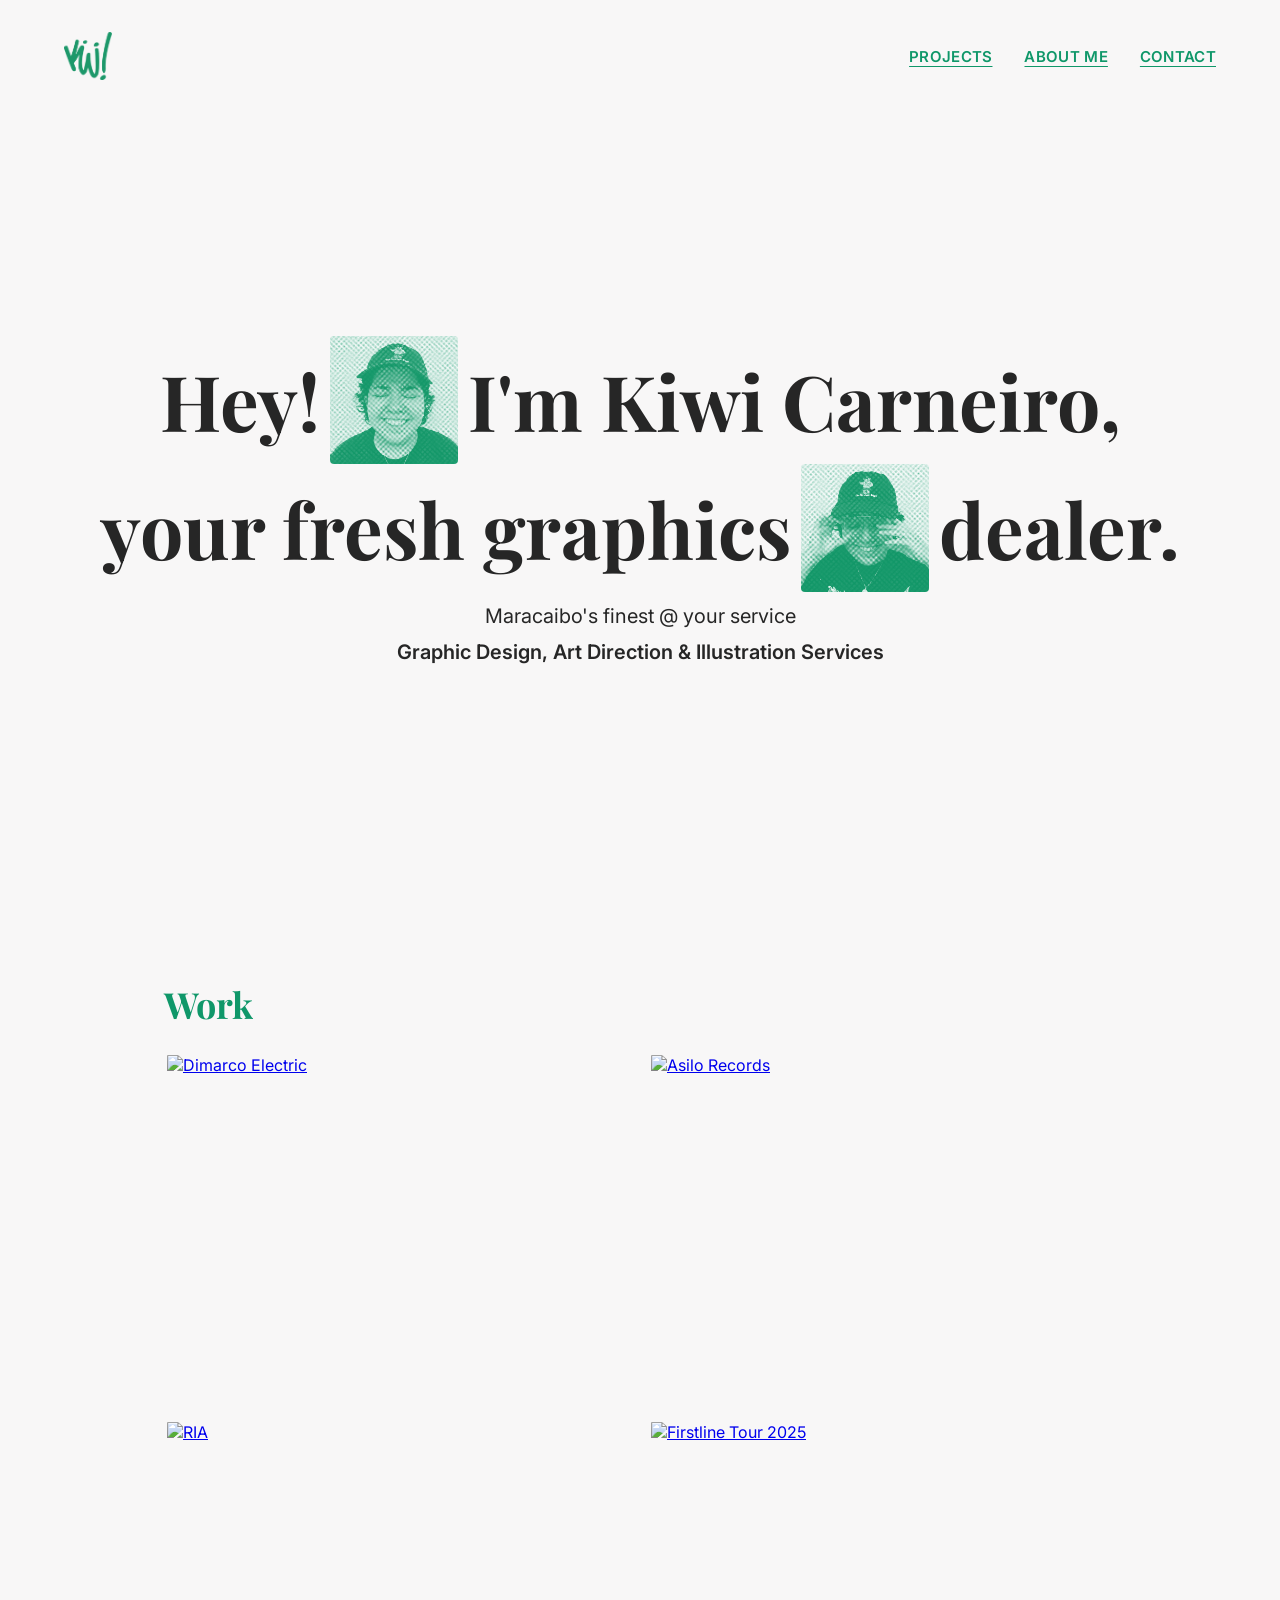
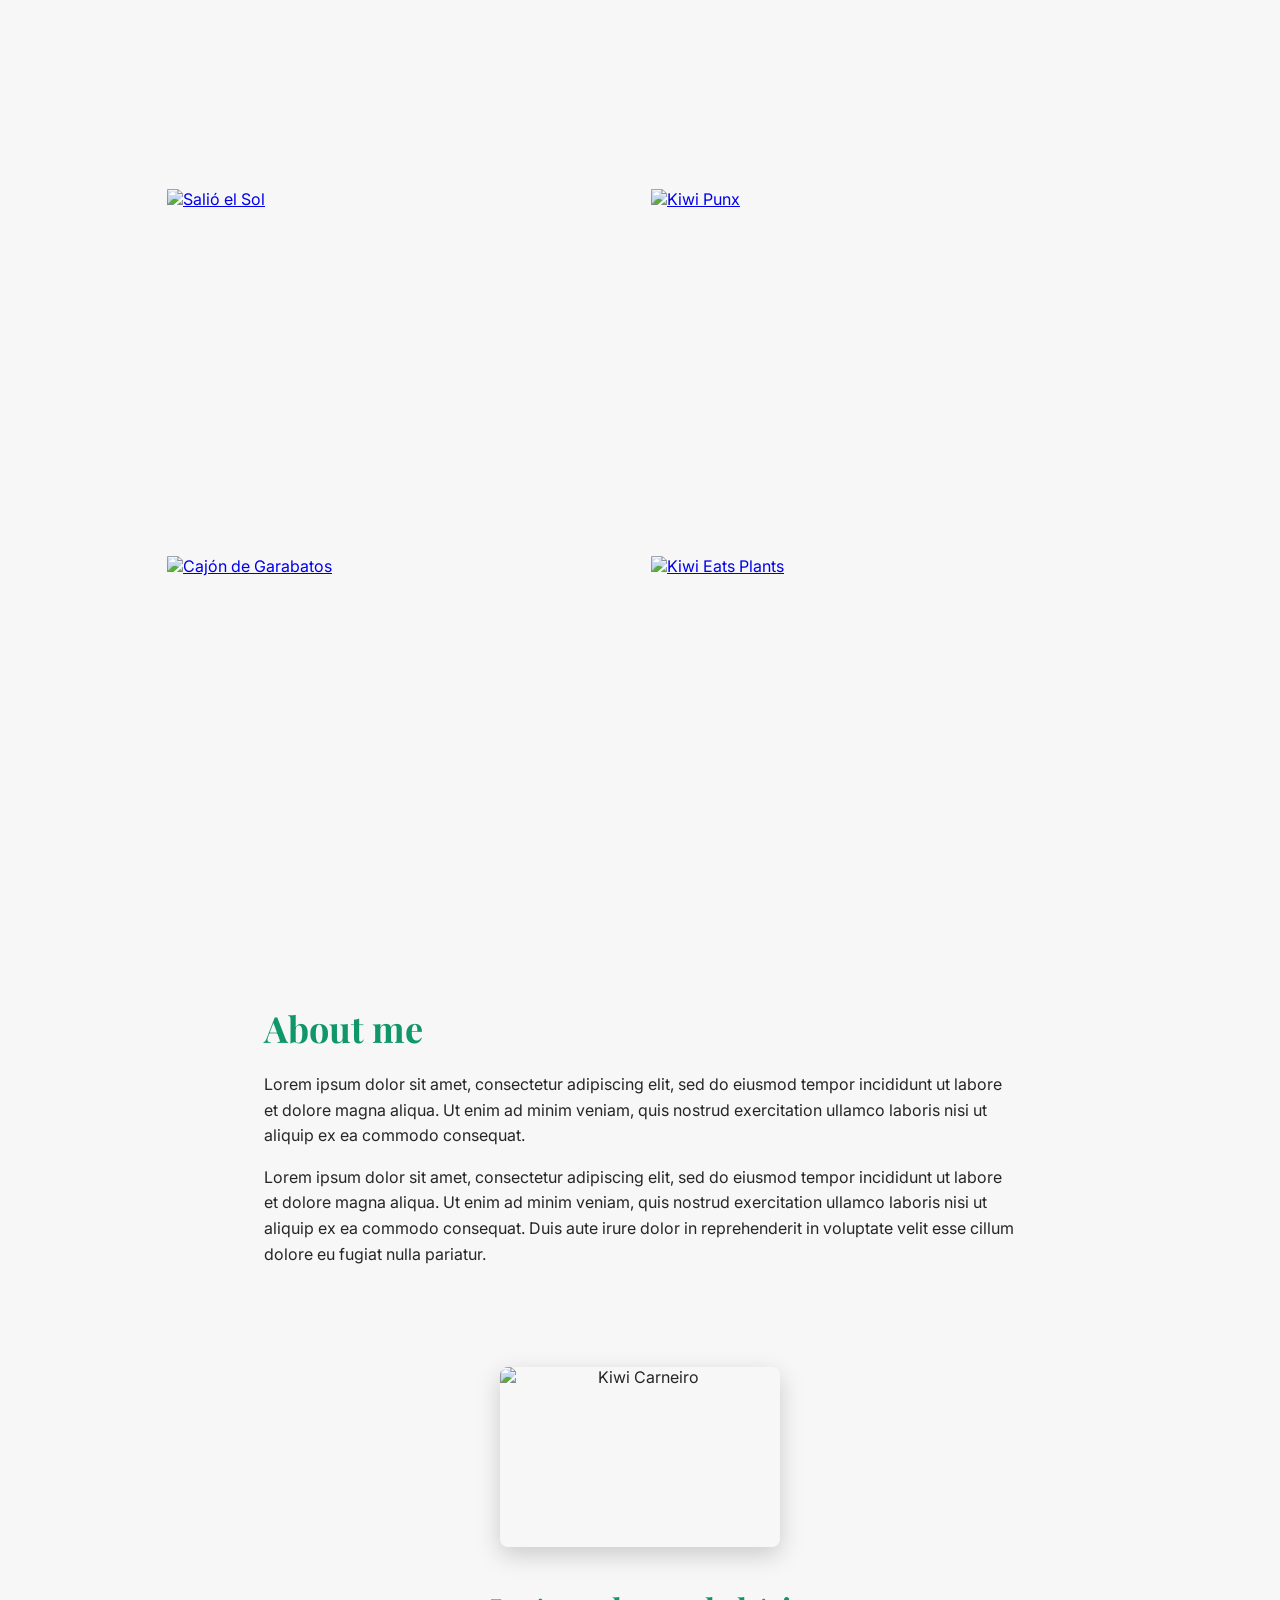
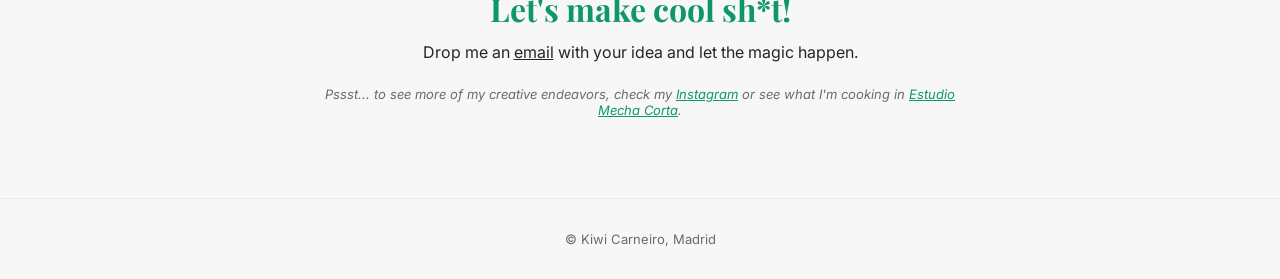
==== commit 53f8f626: "added new picture and fixed viewport" ====
--- a/index.html
+++ b/index.html
@@ -4,152 +4,159 @@
   <meta charset="UTF-8">
   <meta name="viewport" content="width=device-width, initial-scale=1.0">
   <title>Kiwi Carneiro — Graphic Design &amp; Art Direction</title>
-  
+
   <!-- Fonts -->
   <link rel="preconnect" href="https://fonts.googleapis.com">
   <link rel="preconnect" href="https://fonts.gstatic.com" crossorigin>
   <link href="https://fonts.googleapis.com/css2?family=Inter:ital,wght@0,100..900;1,100..900&family=Playfair+Display:ital,wght@0,400..900;1,400..900&display=swap" rel="stylesheet">
-  
+
   <link rel="stylesheet" href="styles.css">
 </head>
 <body>
 
-<header class="site-header">
-  <a href="#top" class="logo">
-    <img src="assets/LOGO.png" alt="Kiwi Carneiro Logo">
-  </a>
-  <nav class="main-nav">
-    <a href="#trabajo">Projects</a>
-    <a href="#sobre-mi">About me</a>
-    <a href="#contacto">Contact</a>
-  </nav>
-</header>
+<div class="intro" id="top">
 
-<main id="top">
+  <header class="site-header">
+    <a href="#top" class="logo">
+      <img src="assets/LOGO.png" alt="Kiwi Carneiro Logo">
+    </a>
+
+    <nav class="main-nav">
+      <a href="#trabajo">Projects</a>
+      <a href="#sobre-mi">About me</a>
+      <a href="#contacto">Contact</a>
+    </nav>
+  </header>
 
   <section class="hero">
     <h1 class="hero-sentence">
       <span class="linea">
         Hey! <img src="assets/kw-home-1.jpg" alt="" class="inline-img"> I'm Kiwi Carneiro,
       </span>
+
       <span class="linea">
         your fresh graphics <img src="assets/kw-home-2.jpg" alt="Kiwi Carneiro" class="inline-img"> dealer.
       </span>
     </h1>
 
-    <p class="hero-tagline">Maracaibo's finest @ your service</p>
-    <p class="hero-subtitle">Graphic Design, Art Direction &amp; Illustration Services</p>
-  </section>
+    <p class="hero-tagline">
+      Maracaibo's finest @ your service
+    </p>
 
-  <!-- WORK -->
-  <section class="work" id="trabajo">
-    <div class="section-head">
-      <h2>Work</h2>
-    </div>
-
-    <div class="work-grid">
-
-      <a class="work-item" href="https://www.behance.net/gallery/255896917/DIMARCO-ELECTRIC-LOGO-MERCH" target="_blank" rel="noopener">
-        <img src="https://mir-s3-cdn-cf.behance.net/projects/404/034b61255896917.Y3JvcCwxMTExLDg2OSw0MDQsMTA0.jpg" alt="Dimarco Electric">
-        <div class="work-caption">
-          <h3>Dimarco Electric</h3>
-          <p>Logo &amp; merch</p>
-        </div>
-      </a>
-
-      <a class="work-item" href="https://www.behance.net/gallery/234596203/ASILO-RECORDS-LOGO-VISUAL-IDENTITY" target="_blank" rel="noopener">
-        <img src="https://mir-s3-cdn-cf.behance.net/projects/404/9409f0234596203.Y3JvcCw8ODgsNjk0LDE4MiwxMjM.jpg" alt="Asilo Records">
-        <div class="work-caption">
-          <h3>Asilo Records</h3>
-          <p>Logo &amp; Visual Identity</p>
-        </div>
-      </a>
-
-      <a class="work-item" href="https://www.behance.net/gallery/176223347/RIA-GRAPHIC-DESIGN-MOTION-GRAPHICS" target="_blank" rel="noopener">
-        <img src="https://mir-s3-cdn-cf.behance.net/projects/404/783173176223347.Y3JvcCw5NzEsNzU5LDI2LDk4.jpg" alt="RIA">
-        <div class="work-caption">
-          <h3>RIA</h3>
-          <p>Graphic Design &amp; Motion Graphics</p>
-        </div>
-      </a>
-
-      <a class="work-item" href="https://www.behance.net/gallery/250626167/FIRSTLINE-TOUR-2025-FANZINEPHOTOBOOK" target="_blank" rel="noopener">
-        <img src="https://mir-s3-cdn-cf.behance.net/projects/404/6ae5a7250626167.Y3JvcCwyMTI3LDE2NjQsNDYzLDE2Mw.png" alt="Firstline Tour 2025">
-        <div class="work-caption">
-          <h3>Firstline Tour 2025</h3>
-          <p>Fanzine / Photobook</p>
-        </div>
-      </a>
-
-      <a class="work-item" href="https://www.behance.net/gallery/255853123/SALIO-EL-SOL-FLYERS-VISUALS" target="_blank" rel="noopener">
-        <img src="https://mir-s3-cdn-cf.behance.net/projects/404/393874255853123.Y3JvcCwxMzgwLDEwODAsMjM5LDA.jpg" alt="Salió el Sol">
-        <div class="work-caption">
-          <h3>Salió el Sol</h3>
-          <p>Flyers &amp; Visuals</p>
-        </div>
-      </a>
-
-      <a class="work-item" href="https://www.behance.net/gallery/176221629/KIWI-PUNX-ILLUSTRATIONS-2023" target="_blank" rel="noopener">
-        <img src="https://mir-s3-cdn-cf.behance.net/projects/404/f70861176221629.Y3JvcCwyOTQ5LDIzMDcsNTI1LDQwOA.jpg" alt="Kiwi Punx">
-        <div class="work-caption">
-          <h3>Kiwi Punx</h3>
-          <p>Illustrations 2023</p>
-        </div>
-      </a>
-
-      <a class="work-item" href="https://www.behance.net/gallery/255979961/CAJON-DE-GARABATOS-LOGO-VISUAL-IDENTITY" target="_blank" rel="noopener">
-        <img src="https://mir-s3-cdn-cf.behance.net/projects/404/209cb4255979961.Y3JvcCwxMjU5LDk4NCwzMzAsNDY.jpg" alt="Cajón de Garabatos">
-        <div class="work-caption">
-          <h3>Cajón de Garabatos</h3>
-          <p>Logo &amp; Visual Identity</p>
-        </div>
-      </a>
-
-      <a class="work-item" href="https://www.behance.net/gallery/115249905/KIWI-EATS-PLANTS-MOTION-GRAPHICS" target="_blank" rel="noopener">
-        <img src="https://mir-s3-cdn-cf.behance.net/projects/404/a60473115249905.Y3JvcCw7NDgsNTg1LDMxLDMx.jpg" alt="Kiwi Eats Plants">
-        <div class="work-caption">
-          <h3>Kiwi Eats Plants</h3>
-          <p>Motion Graphics</p>
-        </div>
-      </a>
-
-    </div>
-  </section>
-
-  <!-- ABOUT -->
-  <section class="about" id="sobre-mi">
-    <div class="about-text">
-      <h2>About me</h2>
-      <p>
-        Lorem ipsum dolor sit amet, consectetur adipiscing elit, sed do eiusmod tempor incididunt ut labore et dolore magna aliqua. Ut enim ad minim veniam, quis nostrud exercitation ullamco laboris nisi ut aliquip ex ea commodo consequat. 
-      </p>
-      <p>
-        Lorem ipsum dolor sit amet, consectetur adipiscing elit, sed do eiusmod tempor incididunt ut labore et dolore magna aliqua. Ut enim ad minim veniam, quis nostrud exercitation ullamco laboris nisi ut aliquip ex ea commodo consequat. Duis aute irure dolor in reprehenderit in voluptate velit esse cillum dolore eu fugiat nulla pariatur.
-      </p>
-    </div>
-  </section>
-
-  <!-- CONTACT -->
-  <section class="contact" id="contacto">
-    <div class="contact-photos">
-      <div class="id-card">
-        <img src="assets/KW-ID 2.jpg" alt="Kiwi Carneiro" class="contact-photo">
-        <img src="assets/KW-ID-BACK 1.png" alt="License to design cool sh*t" class="contact-note">
-      </div>
-    </div>
-
-    <h2 class="contact-heading">Let's make cool sh*t!</h2>
-    <p class="contact-text">Drop me an <a href="mailto:kiwi.carneiro@gmail.com">email</a> with your idea and let the magic happen.</p>
-
-    <p class="contact-footer">
-      Pssst... to see more of my creative endeavors, check my
-      <a href="https://www.instagram.com/kiwipunx/" target="_blank" rel="noopener">Instagram</a>
-      or see what I'm cooking in
-      <a href="https://estudiomechacorta.com" target="_blank" rel="noopener">Estudio Mecha Corta</a>.
+    <p class="hero-subtitle">
+      Graphic Design, Art Direction &amp; Illustration Services
     </p>
   </section>
 
-</main>
+</div><!-- /.intro -->
+
+<!-- WORK -->
+<section class="work" id="trabajo">
+  <div class="section-head">
+    <h2>Work</h2>
+  </div>
+
+  <div class="work-grid">
+
+    <a class="work-item" href="https://www.behance.net/gallery/255896917/DIMARCO-ELECTRIC-LOGO-MERCH" target="_blank" rel="noopener">
+      <img src="https://mir-s3-cdn-cf.behance.net/projects/404/034b61255896917.Y3JvcCwxMTExLDg2OSw0MDQsMTA0.jpg" alt="Dimarco Electric">
+      <div class="work-caption">
+        <h3>Dimarco Electric</h3>
+        <p>Logo &amp; merch</p>
+      </div>
+    </a>
+
+    <a class="work-item" href="https://www.behance.net/gallery/234596203/ASILO-RECORDS-LOGO-VISUAL-IDENTITY" target="_blank" rel="noopener">
+      <img src="https://mir-s3-cdn-cf.behance.net/projects/404/9409f0234596203.Y3JvcCw8ODgsNjk0LDE4MiwxMjM.jpg" alt="Asilo Records">
+      <div class="work-caption">
+        <h3>Asilo Records</h3>
+        <p>Logo &amp; Visual Identity</p>
+      </div>
+    </a>
+
+    <a class="work-item" href="https://www.behance.net/gallery/176223347/RIA-GRAPHIC-DESIGN-MOTION-GRAPHICS" target="_blank" rel="noopener">
+      <img src="https://mir-s3-cdn-cf.behance.net/projects/404/783173176223347.Y3JvcCw5NzEsNzU5LDI2LDk4.jpg" alt="RIA">
+      <div class="work-caption">
+        <h3>RIA</h3>
+        <p>Graphic Design &amp; Motion Graphics</p>
+      </div>
+    </a>
+
+    <a class="work-item" href="https://www.behance.net/gallery/250626167/FIRSTLINE-TOUR-2025-FANZINEPHOTOBOOK" target="_blank" rel="noopener">
+      <img src="https://mir-s3-cdn-cf.behance.net/projects/404/6ae5a7250626167.Y3JvcCwyMTI3LDE2NjQsNDYzLDE2Mw.png" alt="Firstline Tour 2025">
+      <div class="work-caption">
+        <h3>Firstline Tour 2025</h3>
+        <p>Fanzine / Photobook</p>
+      </div>
+    </a>
+
+    <a class="work-item" href="https://www.behance.net/gallery/255853123/SALIO-EL-SOL-FLYERS-VISUALS" target="_blank" rel="noopener">
+      <img src="https://mir-s3-cdn-cf.behance.net/projects/404/393874255853123.Y3JvcCwxMzgwLDEwODAsMjM5LDA.jpg" alt="Salió el Sol">
+      <div class="work-caption">
+        <h3>Salió el Sol</h3>
+        <p>Flyers &amp; Visuals</p>
+      </div>
+    </a>
+
+    <a class="work-item" href="https://www.behance.net/gallery/176221629/KIWI-PUNX-ILLUSTRATIONS-2023" target="_blank" rel="noopener">
+      <img src="https://mir-s3-cdn-cf.behance.net/projects/404/f70861176221629.Y3JvcCwyOTQ5LDIzMDcsNTI1LDQwOA.jpg" alt="Kiwi Punx">
+      <div class="work-caption">
+        <h3>Kiwi Punx</h3>
+        <p>Illustrations 2023</p>
+      </div>
+    </a>
+
+    <a class="work-item" href="https://www.behance.net/gallery/255979961/CAJON-DE-GARABATOS-LOGO-VISUAL-IDENTITY" target="_blank" rel="noopener">
+      <img src="https://mir-s3-cdn-cf.behance.net/projects/404/209cb4255979961.Y3JvcCwxMjU5LDk4NCwzMzAsNDY.jpg" alt="Cajón de Garabatos">
+      <div class="work-caption">
+        <h3>Cajón de Garabatos</h3>
+        <p>Logo &amp; Visual Identity</p>
+      </div>
+    </a>
+
+    <a class="work-item" href="https://www.behance.net/gallery/115249905/KIWI-EATS-PLANTS-MOTION-GRAPHICS" target="_blank" rel="noopener">
+      <img src="https://mir-s3-cdn-cf.behance.net/projects/404/a60473115249905.Y3JvcCw7NDgsNTg1LDMxLDMx.jpg" alt="Kiwi Eats Plants">
+      <div class="work-caption">
+        <h3>Kiwi Eats Plants</h3>
+        <p>Motion Graphics</p>
+      </div>
+    </a>
+
+  </div>
+</section>
+
+<!-- ABOUT -->
+<section class="about" id="sobre-mi">
+  <div class="about-text">
+    <h2>About me</h2>
+    <p>
+      Lorem ipsum dolor sit amet, consectetur adipiscing elit, sed do eiusmod tempor incididunt ut labore et dolore magna aliqua. Ut enim ad minim veniam, quis nostrud exercitation ullamco laboris nisi ut aliquip ex ea commodo consequat.
+    </p>
+    <p>
+      Lorem ipsum dolor sit amet, consectetur adipiscing elit, sed do eiusmod tempor incididunt ut labore et dolore magna aliqua. Ut enim ad minim veniam, quis nostrud exercitation ullamco laboris nisi ut aliquip ex ea commodo consequat. Duis aute irure dolor in reprehenderit in voluptate velit esse cillum dolore eu fugiat nulla pariatur.
+    </p>
+  </div>
+</section>
+
+<!-- CONTACT -->
+<section class="contact" id="contacto">
+  <div class="contact-photos">
+    <div class="id-card">
+      <img src="assets/KW-ID-2.jpg" alt="Kiwi Carneiro" class="contact-photo">
+      <img src="assets/KW-ID-BACK-1.png" alt="License to design cool sh*t" class="contact-note">
+    </div>
+  </div>
+
+  <h2 class="contact-heading">Let's make cool sh*t!</h2>
+  <p class="contact-text">Drop me an <a href="mailto:kiwi.carneiro@gmail.com">email</a> with your idea and let the magic happen.</p>
+
+  <p class="contact-footer">
+    Pssst... to see more of my creative endeavors, check my
+    <a href="https://www.instagram.com/kiwipunx/" target="_blank" rel="noopener">Instagram</a>
+    or see what I'm cooking in
+    <a href="https://estudiomechacorta.com" target="_blank" rel="noopener">Estudio Mecha Corta</a>.
+  </p>
+</section>
 
 <footer class="site-footer">
   <span>© Kiwi Carneiro, Madrid</span>
--- a/styles.css
+++ b/styles.css
@@ -16,14 +16,6 @@
   font-family: 'Inter', sans-serif;
   background: var(--off-white);
   color: var(--black);
-}
-
-/* HEADER */
-.site-header {
-  display: flex;
-  justify-content: space-between;
-  align-items: center;
-  padding: 32px 64px;
 }
 
 .logo img { 
@@ -52,13 +44,41 @@
   color: var(--green-dark); 
 }
 
-/* HERO */
+/* PRIMERA PANTALLA */
+.intro {
+  position: relative;
+  display: flex;
+  flex-direction: column;
+}
+
+/* HEADER (flota sobre el hero, no le resta altura) */
+.site-header {
+  position: absolute;
+  top: 0;
+  left: 0;
+  right: 0;
+  z-index: 10;
+  display: flex;
+  justify-content: space-between;
+  align-items: center;
+  padding: 32px 64px;
+}
+
+/* HERO — ocupa el 100% del viewport en la primera vista */
 .hero {
+  min-height: 100vh;
+  min-height: 100svh;
   max-width: 1000px;
-  margin: 80px auto 40px;
-  padding: 0 24px;
+  width: 100%;
+  margin: 0 auto;
+  padding: 140px 24px 40px;
+  display: flex;
+  flex-direction: column;
+  justify-content: center;
+  align-items: center;
   text-align: center;
 }
+
 
 .hero-sentence {
   font-family: "Playfair Display", serif;
@@ -191,40 +211,98 @@
   height: 100%;
   object-fit: cover;
   display: block;
-  transition: transform 0.3s ease;
-}
-
+  transition: transform 0.5s ease;
+}
+
+/* Imagen con pequeño zoom */
 .work-item:hover img {
-  transform: scale(1.03);
-}
-
+  transform: scale(1.04);
+}
+
+/* Borde */
 .work-item:hover,
 .work-item:focus-visible {
   border-color: var(--orange);
 }
 
+/* CAPTION */
 .work-caption {
   position: absolute;
   left: 0;
   right: 0;
   bottom: 0;
-  padding: 24px 20px 16px;
-  background: linear-gradient(to top, rgba(0,0,0,0.8) 0%, transparent 100%);
+
+  padding: 28px 20px 18px;
+
+  display: flex;
+  flex-direction: column;
+  align-items: flex-start;
+  justify-content: flex-end;
+
+  background: linear-gradient(
+    to top,
+    rgba(0, 0, 0, 0.85),
+    rgba(0, 0, 0, 0)
+  );
+
   color: #fff;
+
+  /* Oculto y desplazado hacia abajo */
+  opacity: 0;
+  transform: translateY(100%);
+
+  transition:
+    opacity 0.35s ease,
+    transform 0.45s cubic-bezier(0.22, 1, 0.36, 1);
+
   z-index: 2;
 }
 
+/* Aparece desde abajo */
+.work-item:hover .work-caption,
+.work-item:focus-visible .work-caption {
+  opacity: 1;
+  transform: translateY(0);
+}
+
+/* Título */
 .work-caption h3 {
   font-family: 'Playfair Display', serif;
   font-weight: 600;
   font-size: 22px;
-}
-
+  margin: 0 0 4px;
+
+  transform: translateY(15px);
+  opacity: 0;
+
+  transition:
+    transform 0.4s ease 0.1s,
+    opacity 0.3s ease 0.1s;
+}
+
+/* Descripción */
 .work-caption p {
   font-family: 'Inter', sans-serif;
   font-size: 13px;
-  opacity: 0.85;
-}
+  margin: 0;
+  opacity: 0;
+
+  transform: translateY(15px);
+
+  transition:
+    transform 0.4s ease 0.16s,
+    opacity 0.3s ease 0.16s;
+}
+
+/* Texto entra ligeramente después del panel */
+.work-item:hover .work-caption h3,
+.work-item:hover .work-caption p,
+.work-item:focus-visible .work-caption h3,
+.work-item:focus-visible .work-caption p {
+  transform: translateY(0);
+  opacity: 1;
+}
+
 
 /* ABOUT SECTION */
 .about {
@@ -339,6 +417,10 @@
     padding: 24px;
   }
 
+  .hero {
+    padding-top: 200px;
+  }
+
   .work-grid {
     grid-template-columns: 1fr;
   }
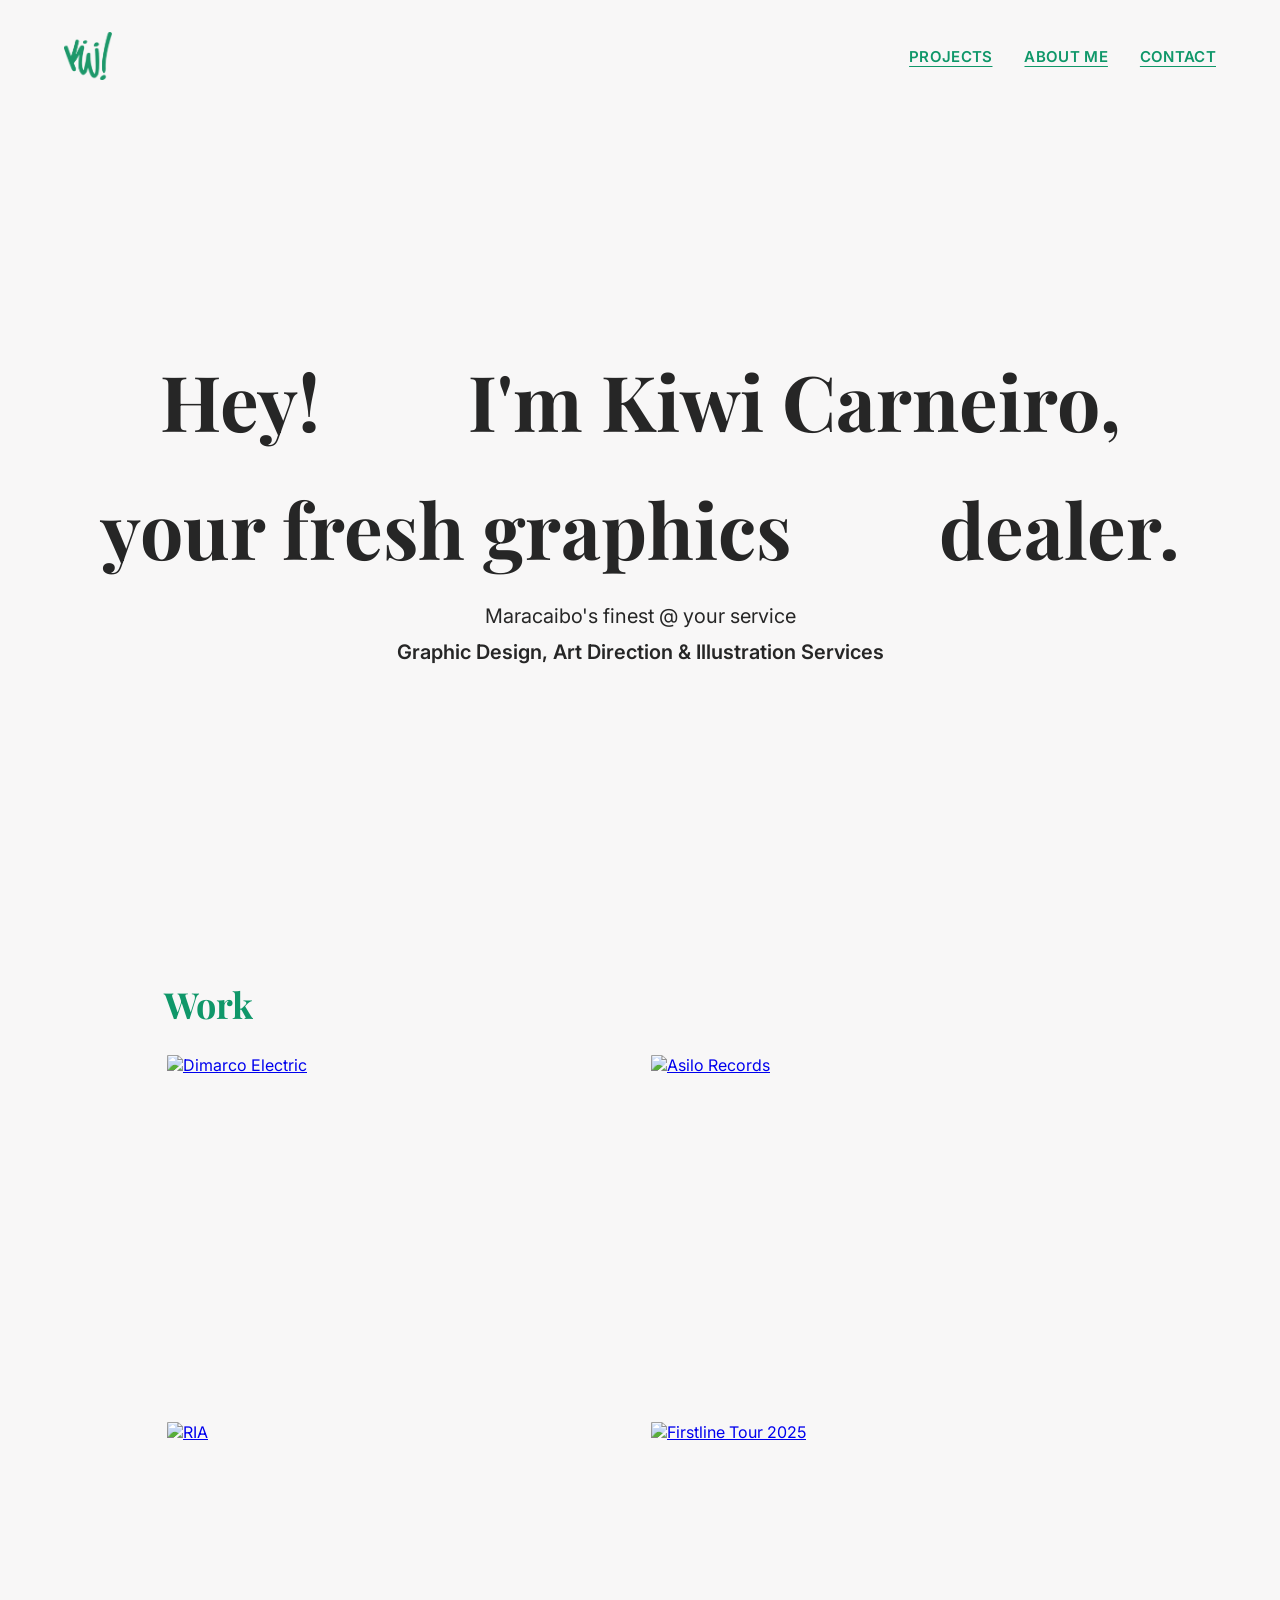
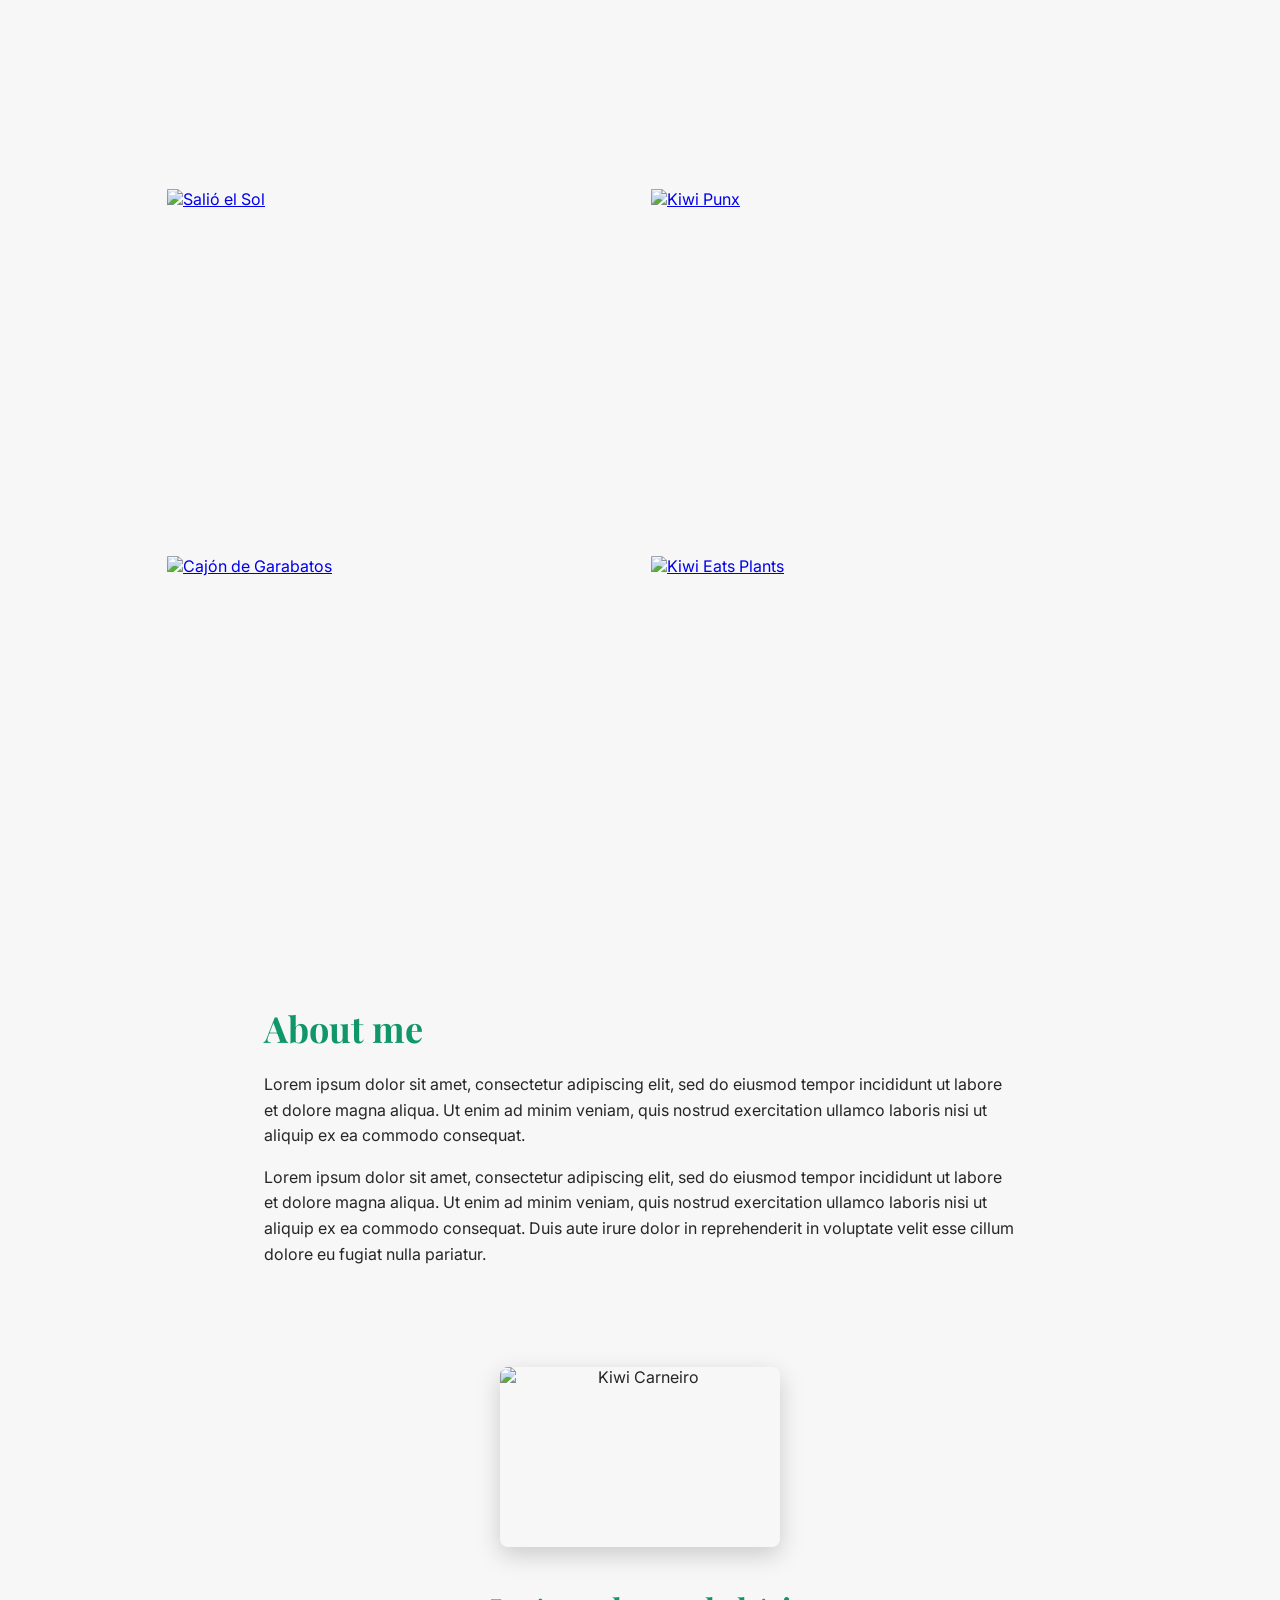
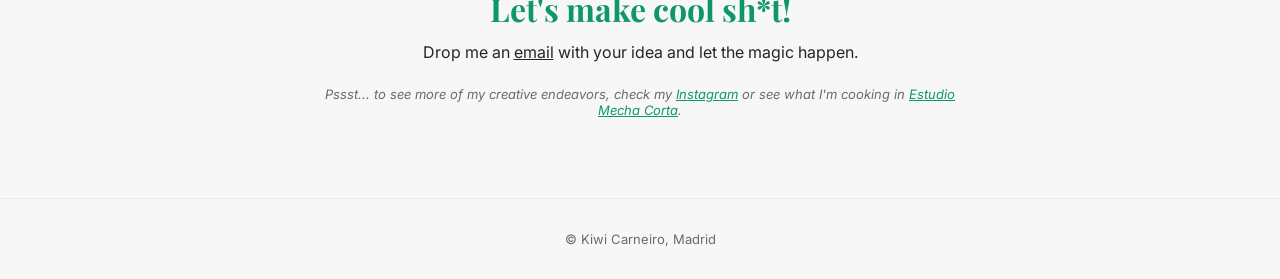
==== commit c4dc5e4c: "added img swap" ====
--- a/index.html
+++ b/index.html
@@ -31,11 +31,11 @@
   <section class="hero">
     <h1 class="hero-sentence">
       <span class="linea">
-        Hey! <img src="assets/kw-home-1.jpg" alt="" class="inline-img"> I'm Kiwi Carneiro,
+        Hey! <span class="inline-img cycle-img"><img src="assets/kw-home-1.jpg" alt="" class="cycle-frame"><img src="assets/kw-home-3.jpg" alt="" class="cycle-frame"></span> I'm Kiwi Carneiro,
       </span>
 
       <span class="linea">
-        your fresh graphics <img src="assets/kw-home-2.jpg" alt="Kiwi Carneiro" class="inline-img"> dealer.
+        your fresh graphics <span class="inline-img cycle-img"><img src="assets/kw-home-2.jpg" alt="" class="cycle-frame"><img src="assets/kw-home-4.jpg" alt="" class="cycle-frame"></span> dealer.
       </span>
     </h1>
 
--- a/styles.css
+++ b/styles.css
@@ -92,11 +92,38 @@
 }
 
 .inline-img {
+  position: relative;
+  display: inline-block;
   height: clamp(60px, 10vw, 148px);
   width: clamp(60px, 10vw, 148px);
-  object-fit: cover;
   vertical-align: middle;
   border-radius: 4px;
+  overflow: hidden;
+}
+
+/* Imagen "GIF": fotogramas apilados que se alternan con un fundido lento.
+   Para añadir más fotos, agrega otro <img class="cycle-frame"> dentro de
+   .cycle-img y reparte los animation-delay en partes iguales del total
+   (p.ej. con 3 fotos: 0s, 2s, 4s y duración total 6s). */
+.cycle-img .cycle-frame {
+  position: absolute;
+  inset: 0;
+  width: 100%;
+  height: 100%;
+  object-fit: cover;
+  opacity: 0;
+  animation: cycleFade 6s ease-in-out infinite;
+}
+
+.cycle-img .cycle-frame:nth-child(1) { animation-delay: 0s; }
+.cycle-img .cycle-frame:nth-child(2) { animation-delay: 3s; }
+
+@keyframes cycleFade {
+  0%   { opacity: 1; }
+  42%  { opacity: 1; }
+  50%  { opacity: 0; }
+  92%  { opacity: 0; }
+  100% { opacity: 1; }
 }
 
 .linea {
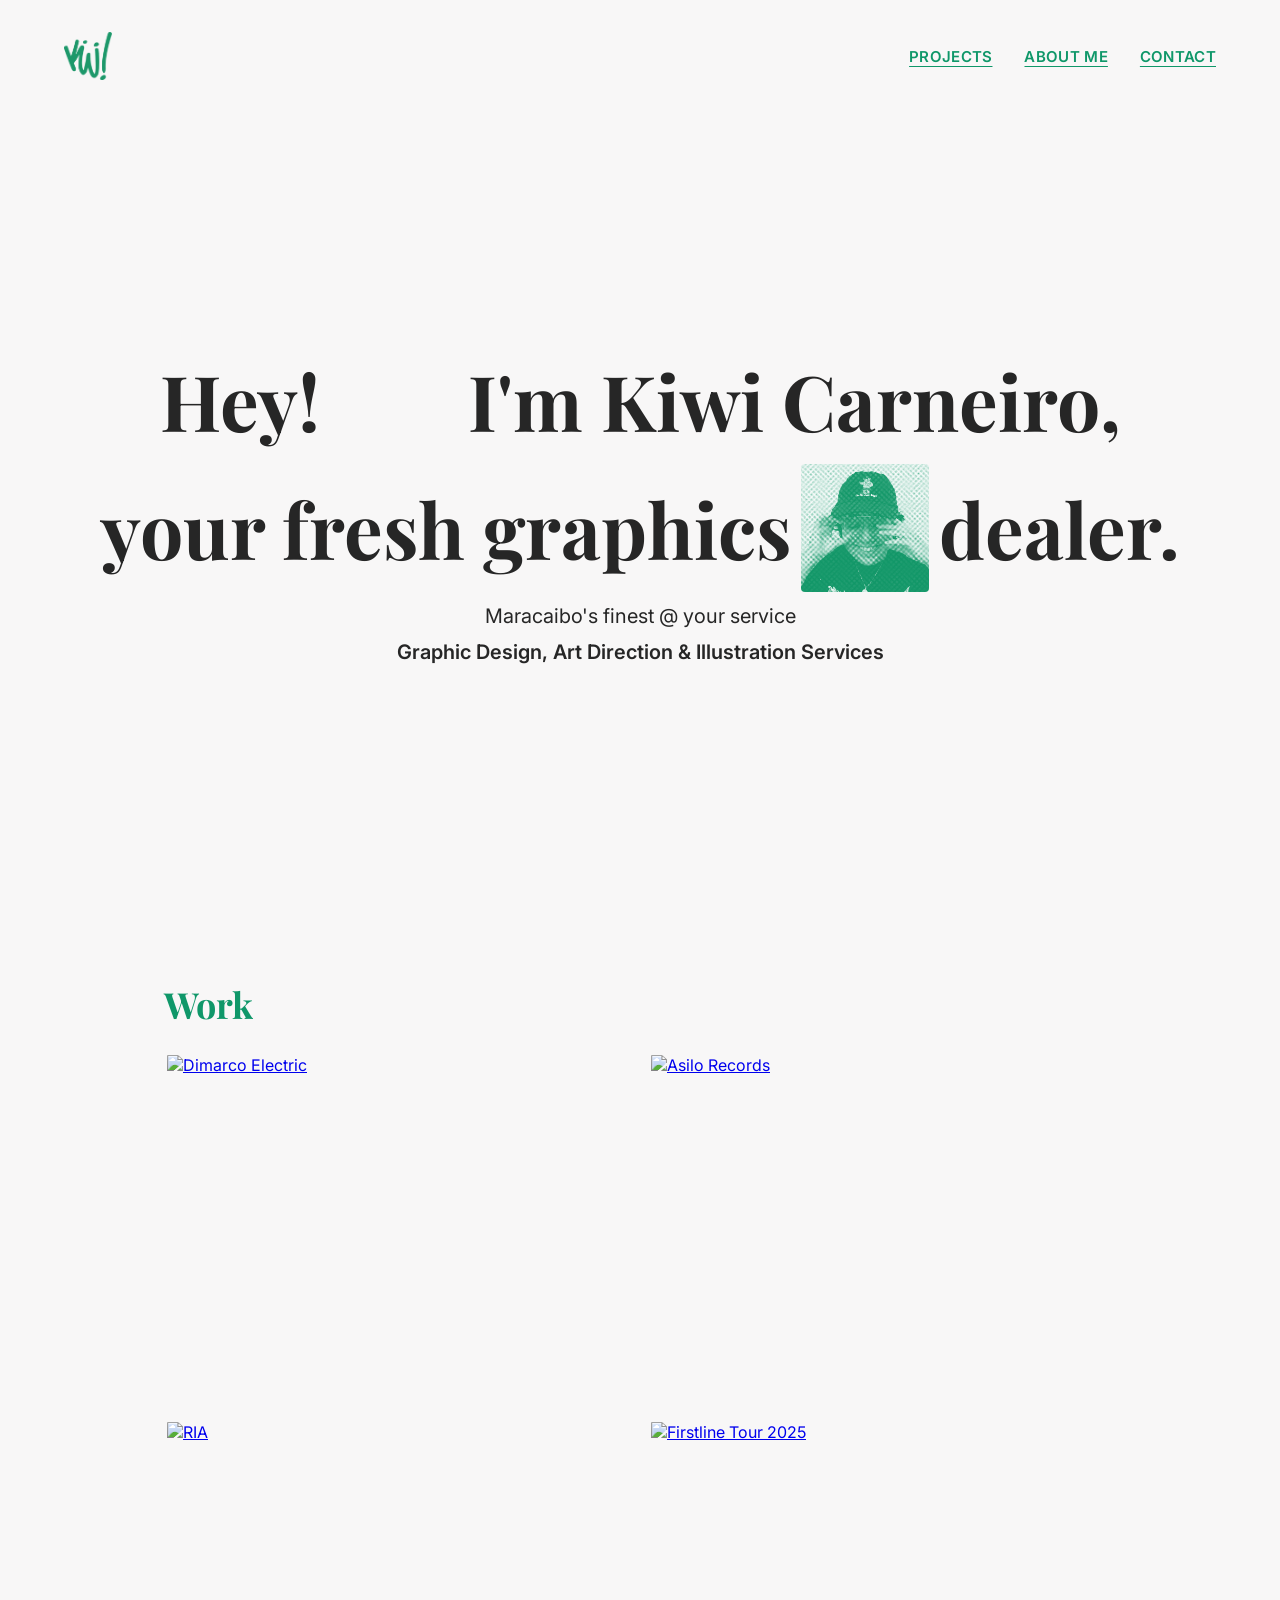
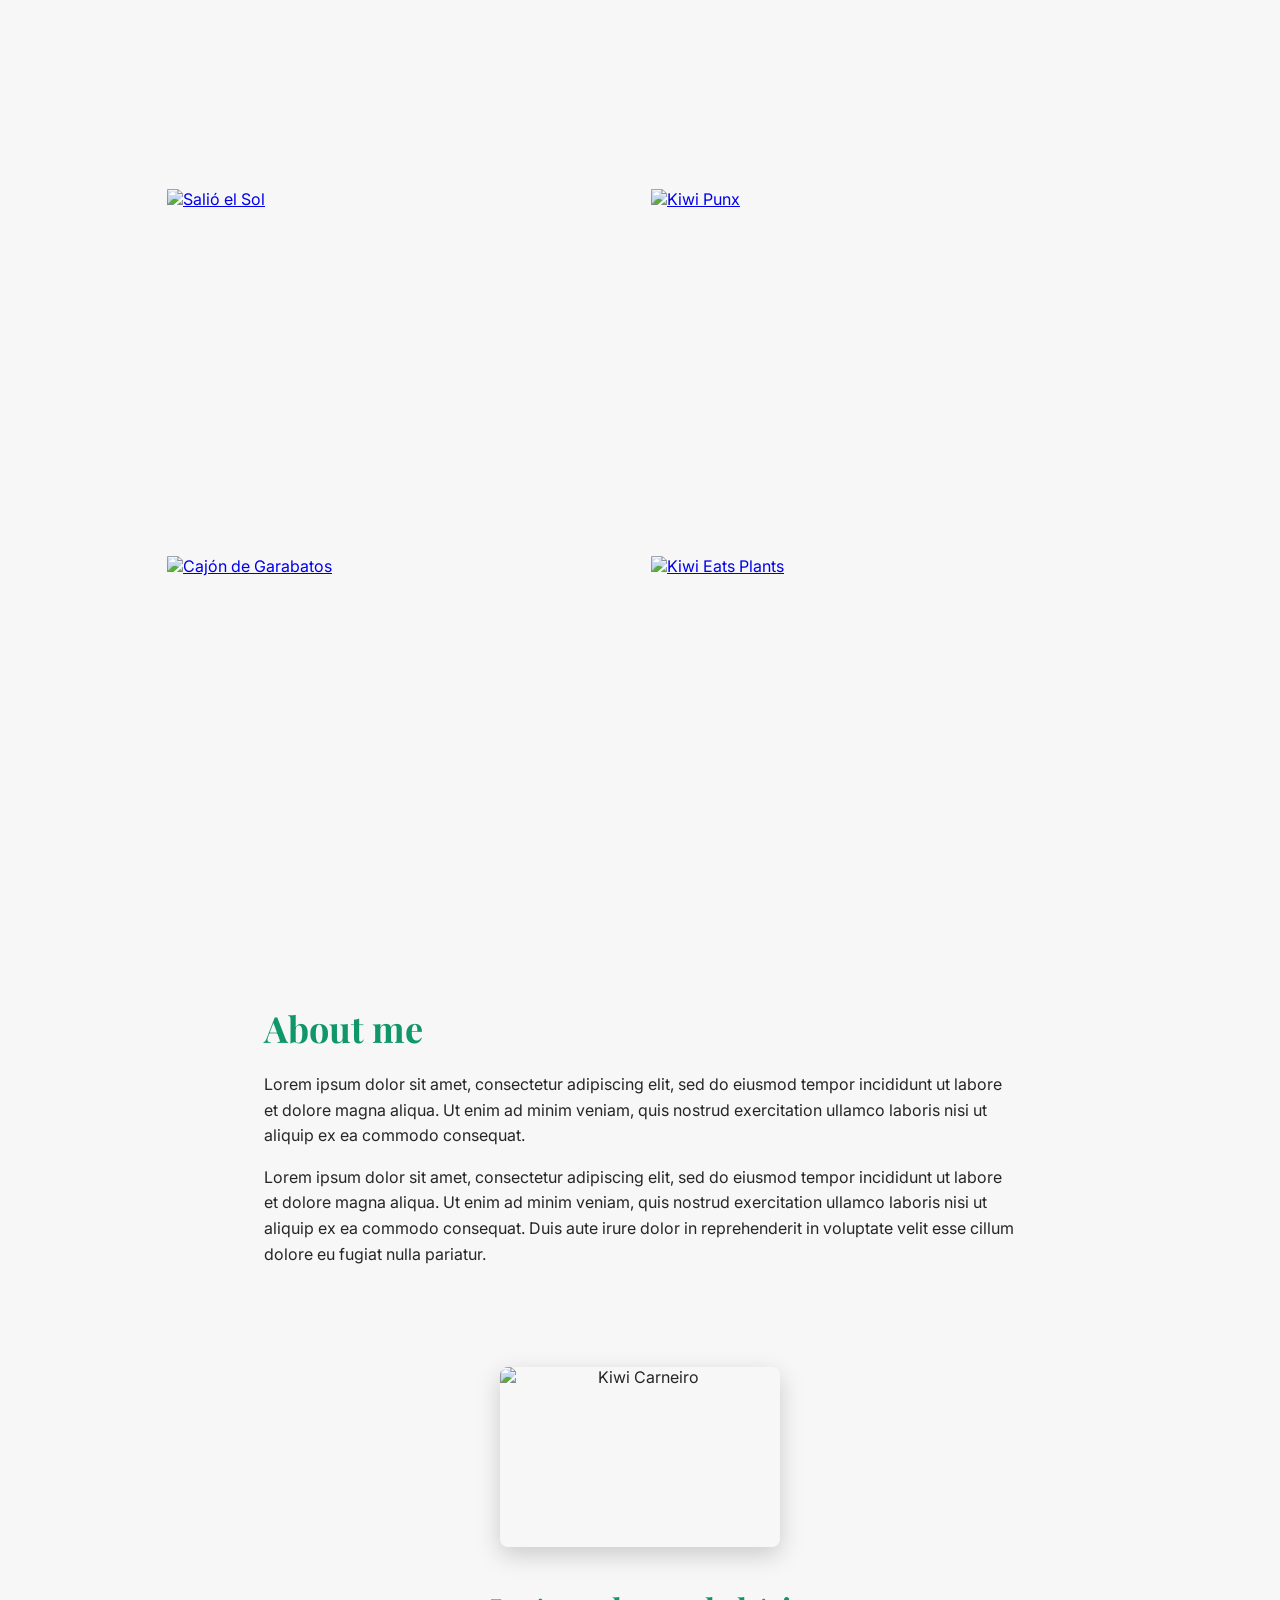
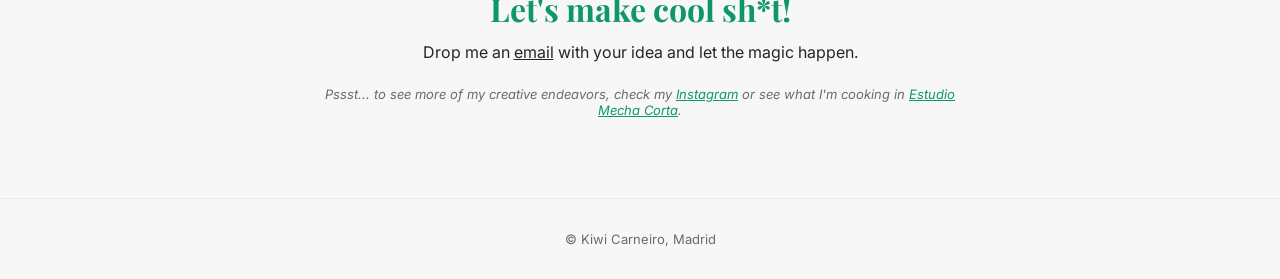
==== commit 9a26fed3: "added new animation" ====
--- a/index.html
+++ b/index.html
@@ -35,7 +35,7 @@
       </span>
 
       <span class="linea">
-        your fresh graphics <span class="inline-img cycle-img"><img src="assets/kw-home-2.jpg" alt="" class="cycle-frame"><img src="assets/kw-home-4.jpg" alt="" class="cycle-frame"></span> dealer.
+        your fresh graphics <img src="assets/kw-home-2.jpg" alt="Kiwi Carneiro" class="inline-img"> dealer.
       </span>
     </h1>
 
--- a/styles.css
+++ b/styles.css
@@ -151,15 +151,26 @@
   to   { opacity: 1; transform: translateY(0); }
 }
 
-@keyframes popIn {
-  0%   { opacity: 0; transform: scale(0.6) rotate(-8deg); }
-  60%  { opacity: 1; transform: scale(1.05) rotate(2deg); }
-  100% { opacity: 1; transform: scale(1) rotate(0deg); }
-}
-
-@keyframes gentleFloat {
-  0%, 100% { transform: translateY(0) rotate(0deg); }
-  50%      { transform: translateY(-6px) rotate(1.5deg); }
+@keyframes brushReveal {
+  0% {
+    clip-path: polygon(0% 0%, 0% 0%, 0% 15%, 0% 40%, 0% 60%, 0% 85%, 0% 100%, 0% 100%);
+  }
+  55% {
+    clip-path: polygon(0% 0%, 58% 0%, 72% 15%, 42% 40%, 78% 60%, 48% 85%, 66% 100%, 0% 100%);
+  }
+  100% {
+    clip-path: polygon(0% 0%, 115% 0%, 108% 15%, 118% 40%, 106% 60%, 120% 85%, 110% 100%, 0% 100%);
+  }
+}
+
+@keyframes flutter {
+  0%   { transform: translate(0, 0)      rotate(0deg)   scale(1);    z-index: 1; }
+  15%  { transform: translate(4px, -9px) rotate(-7deg)  scale(1.05); z-index: 1; }
+  30%  { transform: translate(-7px, 3px) rotate(9deg)   scale(1.14); z-index: 5; }
+  45%  { transform: translate(5px, -7px) rotate(-10deg) scale(1.18); z-index: 5; }
+  60%  { transform: translate(-4px, 6px) rotate(6deg)   scale(1.1);  z-index: 5; }
+  75%  { transform: translate(3px, -3px) rotate(-4deg)  scale(1.03); z-index: 1; }
+  100% { transform: translate(0, 0)      rotate(0deg)   scale(1);    z-index: 1; }
 }
 
 /* Texto del hero */
@@ -173,10 +184,9 @@
 
 /* Fotos incrustadas */
 .inline-img {
-  opacity: 0;
   animation:
-    popIn 0.6s cubic-bezier(0.34, 1.56, 0.64, 1) forwards,
-    gentleFloat 4s ease-in-out infinite;
+    brushReveal 0.9s cubic-bezier(0.65, 0, 0.35, 1) forwards,
+    flutter 4.5s ease-in-out infinite;
 }
 
 .linea:nth-child(1) .inline-img {
